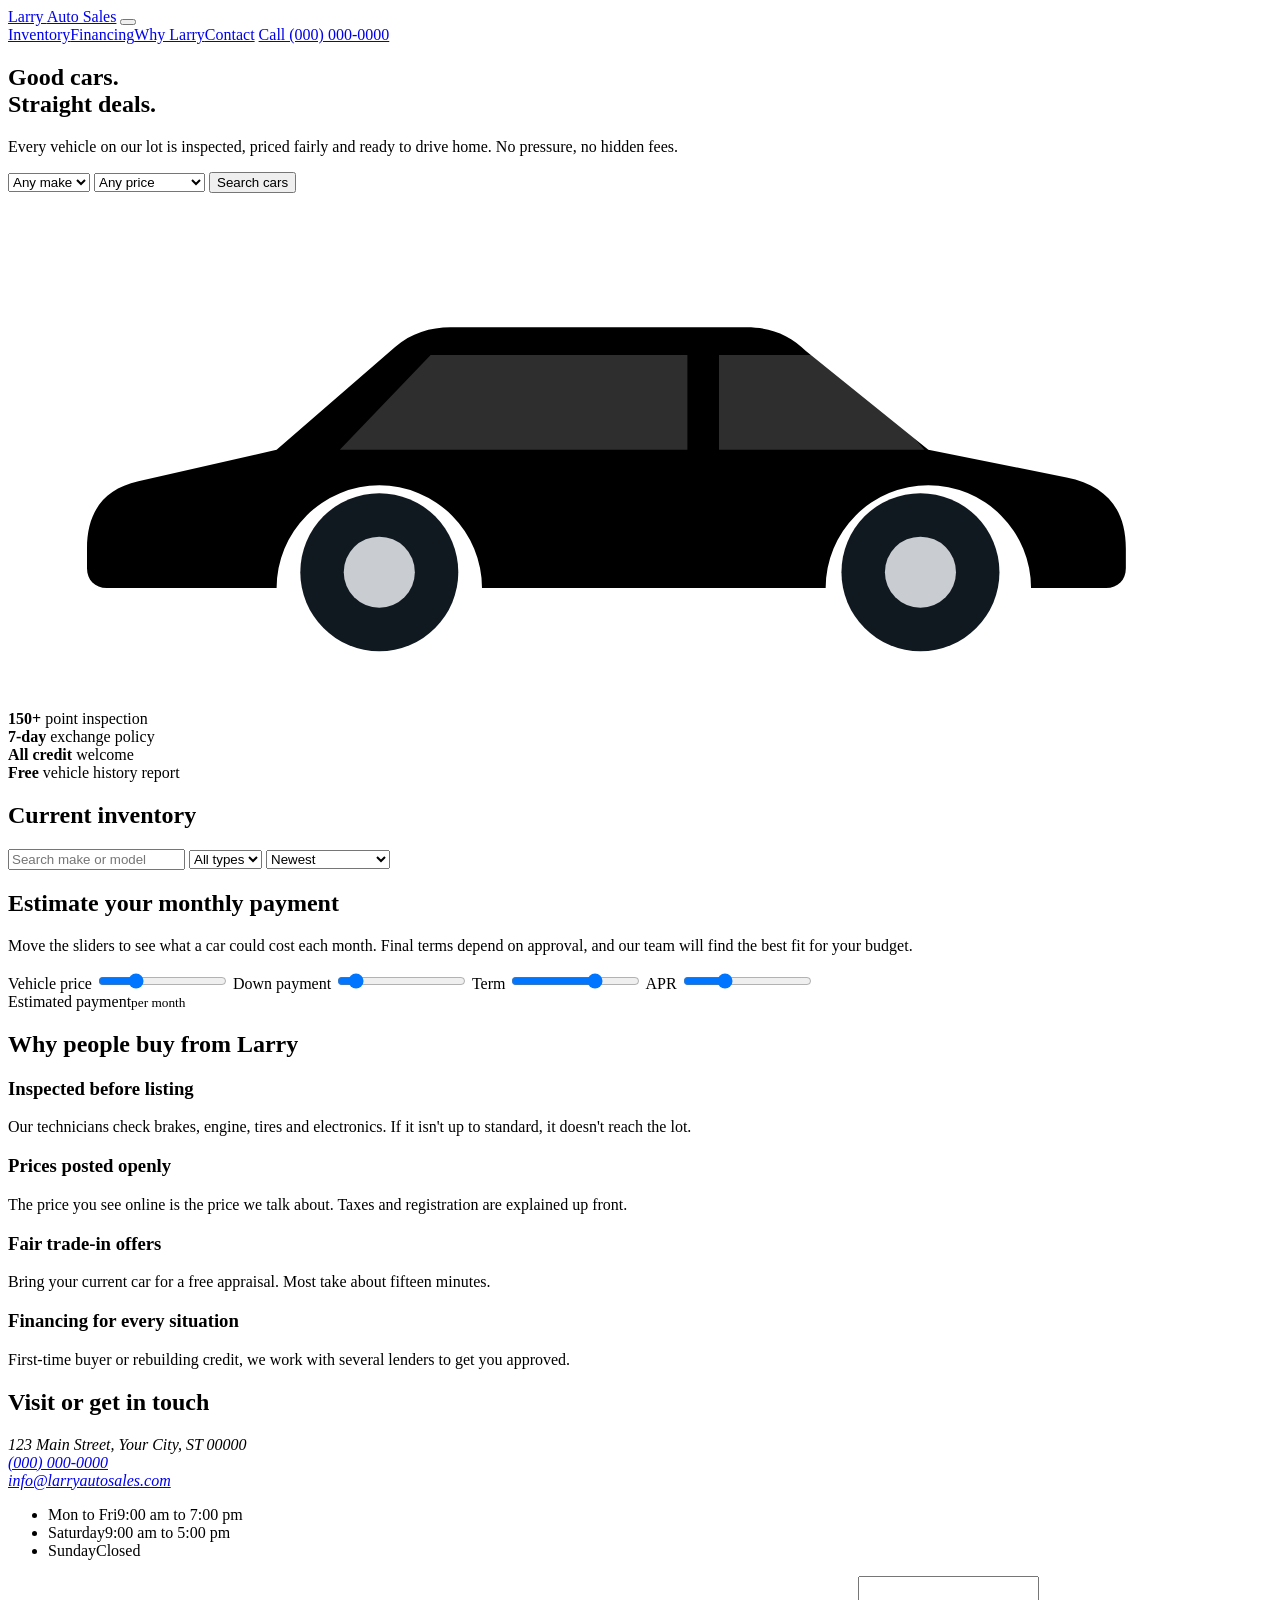
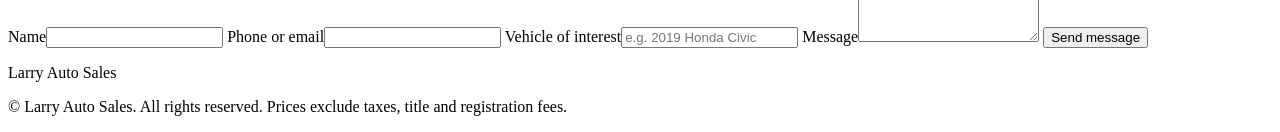
==== index.html @ 76451e04 "first commit" ====
<!DOCTYPE html>
<html lang="en">
<head>
<meta charset="UTF-8">
<meta name="viewport" content="width=device-width, initial-scale=1">
<title>Larry Auto Sales | Quality Used Cars, Honest Prices</title>
<meta name="description" content="Larry Auto Sales: inspected pre-owned cars, trucks and SUVs with simple financing and trade-ins.">
<link rel="preconnect" href="https://fonts.googleapis.com">
<link rel="preconnect" href="https://fonts.gstatic.com" crossorigin>
<link href="https://fonts.googleapis.com/css2?family=Barlow+Condensed:wght@600;700&family=Inter:wght@400;500;600&display=swap" rel="stylesheet">
<link rel="stylesheet" href="css/style.css">
</head>
<body>
<header class="nav" id="top">
  <a class="logo" href="#top">Larry <span>Auto Sales</span></a>
  <button class="burger" aria-label="Menu" aria-expanded="false"><i></i><i></i><i></i></button>
  <nav id="menu">
    <a href="#inventory">Inventory</a><a href="#finance">Financing</a><a href="#why">Why Larry</a><a href="#contact">Contact</a>
    <a class="btn btn-sm" href="tel:+10000000000">Call (000) 000-0000</a>
  </nav>
</header>

<section class="hero">
  <div class="hero-text">
    <h1>Good cars.<br>Straight deals.</h1>
    <p>Every vehicle on our lot is inspected, priced fairly and ready to drive home. No pressure, no hidden fees.</p>
    <form class="quick" id="quick">
      <select id="qMake" aria-label="Make"><option value="">Any make</option></select>
      <select id="qPrice" aria-label="Max price">
        <option value="">Any price</option><option value="10000">Under $10,000</option><option value="20000">Under $20,000</option><option value="30000">Under $30,000</option>
      </select>
      <button class="btn" type="submit">Search cars</button>
    </form>
  </div>
  <div class="hero-art" aria-hidden="true">
    <svg viewBox="0 0 640 260"><use href="#car"/></svg>
  </div>
</section>

<section class="strip">
  <div><b>150+</b> point inspection</div><div><b>7-day</b> exchange policy</div><div><b>All credit</b> welcome</div><div><b>Free</b> vehicle history report</div>
</section>

<section class="sec" id="inventory">
  <div class="head">
    <h2>Current inventory</h2>
    <div class="tools">
      <input id="search" type="search" placeholder="Search make or model" aria-label="Search">
      <select id="type" aria-label="Body type"><option value="">All types</option><option>Sedan</option><option>SUV</option><option>Truck</option><option>Coupe</option></select>
      <select id="sort" aria-label="Sort"><option value="new">Newest</option><option value="low">Price: low to high</option><option value="high">Price: high to low</option><option value="miles">Lowest mileage</option></select>
    </div>
  </div>
  <p class="count" id="count" aria-live="polite"></p>
  <div class="grid" id="grid"></div>
</section>

<section class="sec alt" id="finance">
  <div class="split">
    <div>
      <h2>Estimate your monthly payment</h2>
      <p>Move the sliders to see what a car could cost each month. Final terms depend on approval, and our team will find the best fit for your budget.</p>
    </div>
    <div class="calc">
      <label>Vehicle price <output id="oP"></output><input id="cP" type="range" min="3000" max="60000" step="500" value="18000"></label>
      <label>Down payment <output id="oD"></output><input id="cD" type="range" min="0" max="20000" step="250" value="2000"></label>
      <label>Term <output id="oT"></output><input id="cT" type="range" min="12" max="84" step="12" value="60"></label>
      <label>APR <output id="oA"></output><input id="cA" type="range" min="2" max="20" step="0.5" value="7.5"></label>
      <div class="result"><span>Estimated payment</span><strong id="pay"></strong><small>per month</small></div>
    </div>
  </div>
</section>

<section class="sec" id="why">
  <h2>Why people buy from Larry</h2>
  <div class="cards">
    <article><h3>Inspected before listing</h3><p>Our technicians check brakes, engine, tires and electronics. If it isn't up to standard, it doesn't reach the lot.</p></article>
    <article><h3>Prices posted openly</h3><p>The price you see online is the price we talk about. Taxes and registration are explained up front.</p></article>
    <article><h3>Fair trade-in offers</h3><p>Bring your current car for a free appraisal. Most take about fifteen minutes.</p></article>
    <article><h3>Financing for every situation</h3><p>First-time buyer or rebuilding credit, we work with several lenders to get you approved.</p></article>
  </div>
</section>

<section class="sec alt" id="contact">
  <div class="split">
    <div>
      <h2>Visit or get in touch</h2>
      <address>
        123 Main Street, Your City, ST 00000<br>
        <a href="tel:+10000000000">(000) 000-0000</a><br>
        <a href="mailto:info@larryautosales.com">info@larryautosales.com</a>
      </address>
      <ul class="hours"><li><span>Mon to Fri</span>9:00 am to 7:00 pm</li><li><span>Saturday</span>9:00 am to 5:00 pm</li><li><span>Sunday</span>Closed</li></ul>
    </div>
    <form class="form" id="form" novalidate>
      <label>Name<input name="name" required autocomplete="name"></label>
      <label>Phone or email<input name="contact" required></label>
      <label>Vehicle of interest<input name="car" id="fCar" placeholder="e.g. 2019 Honda Civic"></label>
      <label>Message<textarea name="msg" rows="4"></textarea></label>
      <button class="btn" type="submit">Send message</button>
      <p class="note" id="note" role="status"></p>
    </form>
  </div>
</section>

<footer>
  <div class="logo">Larry <span>Auto Sales</span></div>
  <p>&copy; <span id="yr"></span> Larry Auto Sales. All rights reserved. Prices exclude taxes, title and registration fees.</p>
</footer>

<svg width="0" height="0" style="position:absolute">
  <symbol id="car" viewBox="0 0 640 260">
    <path d="M40 180c0-18 8-30 26-34l70-16 60-52c8-7 18-10 28-10h150c12 0 22 4 30 12l62 50 70 14c20 4 30 16 30 36v10c0 6-4 10-10 10h-38a52 52 0 0 0-104 0H240a52 52 0 0 0-104 0H50c-6 0-10-4-10-10z" fill="currentColor"/>
    <path d="M214 82h130v48H168zM360 82h54c6 0 10 2 14 6l36 42H360z" fill="#fff" opacity=".18"/>
    <g fill="#101820"><circle cx="188" cy="192" r="40"/><circle cx="462" cy="192" r="40"/></g>
    <g fill="#c9ccd1"><circle cx="188" cy="192" r="18"/><circle cx="462" cy="192" r="18"/></g>
  </symbol>
</svg>
<script src="js/main.js"></script>
</body>
</html>
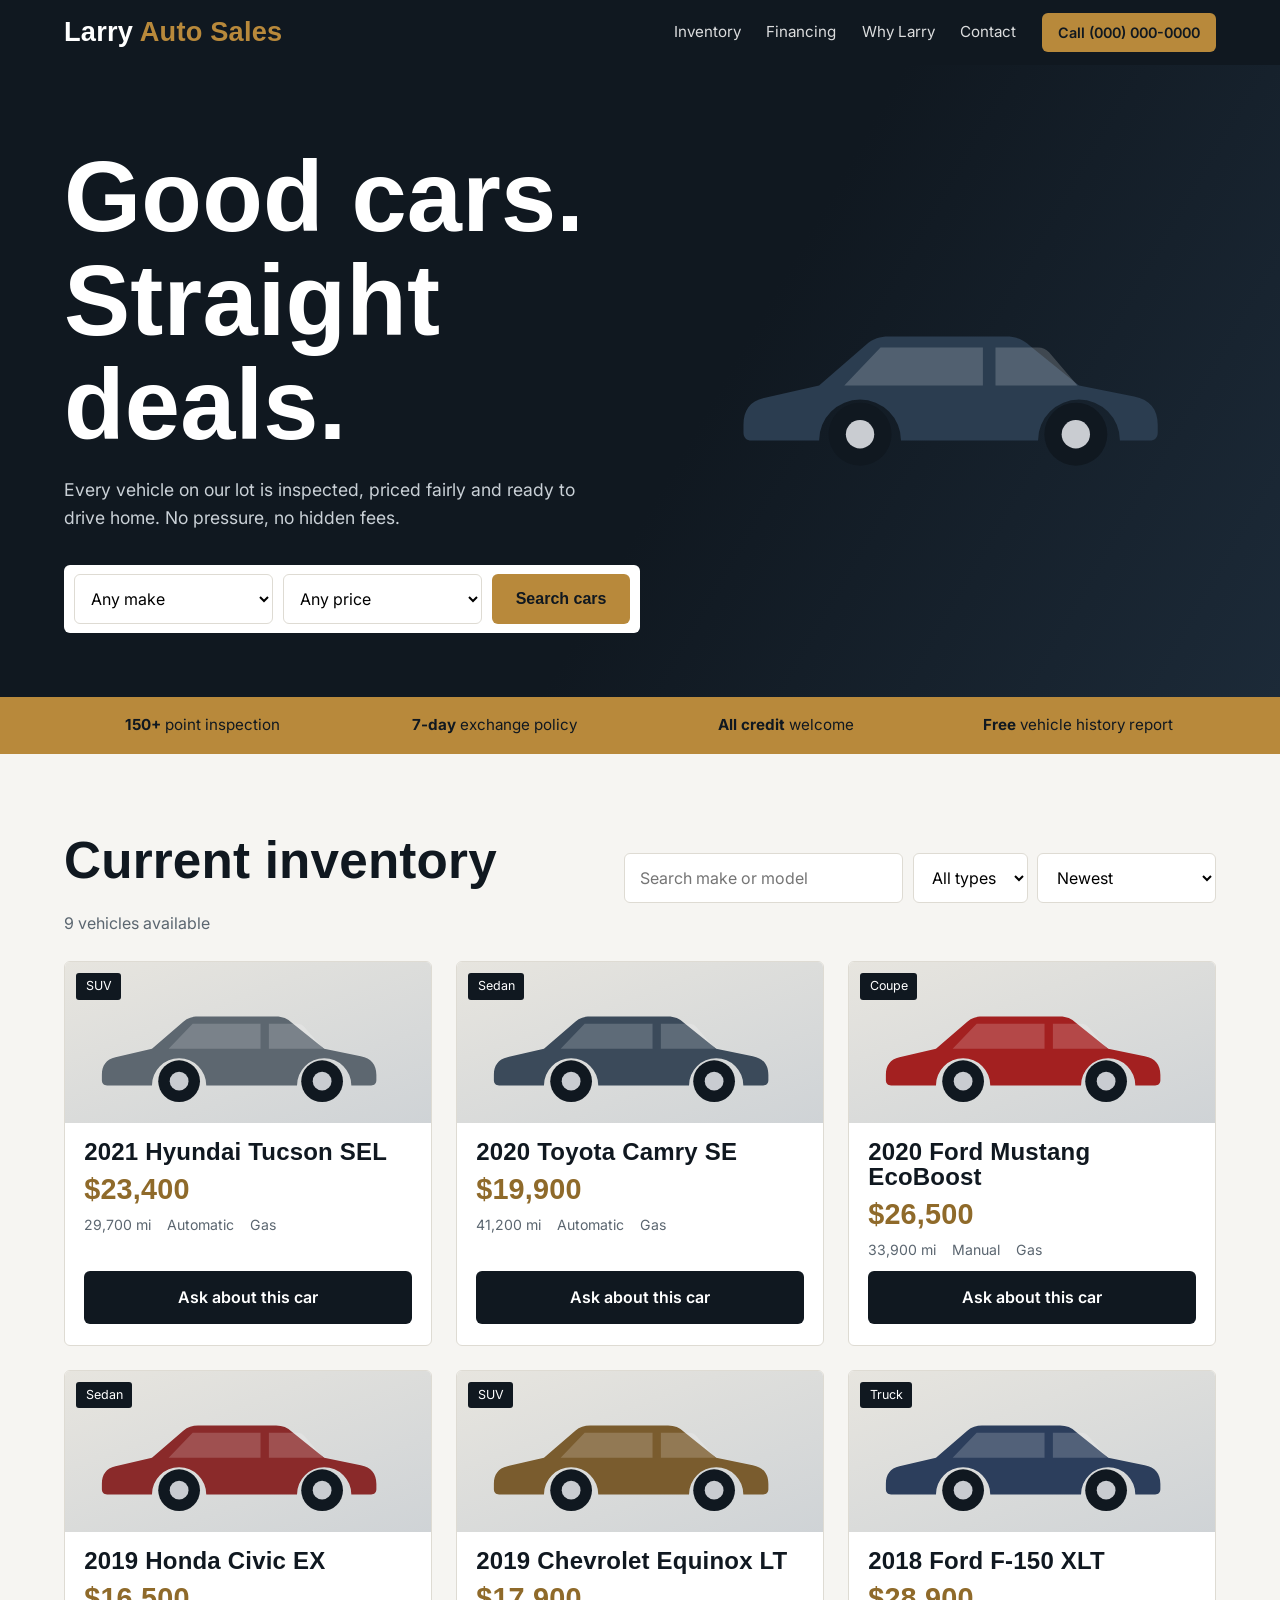
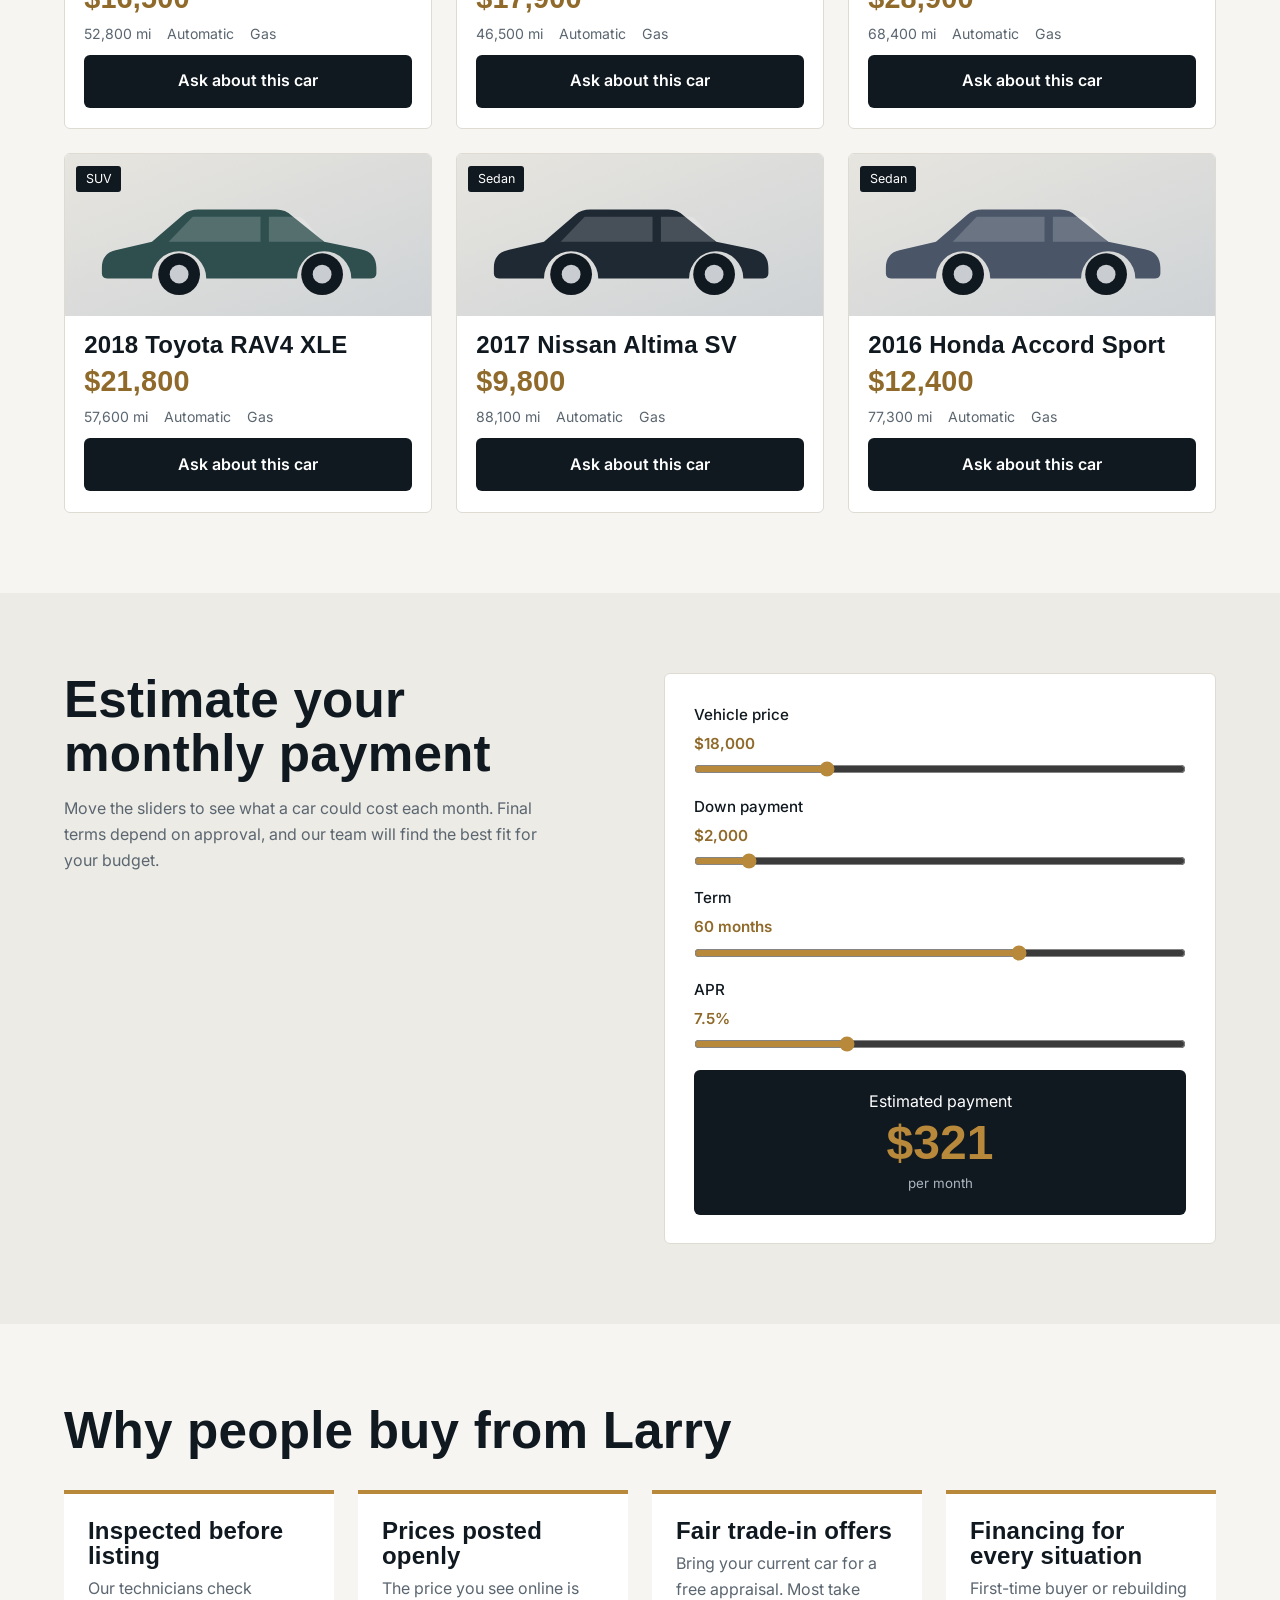
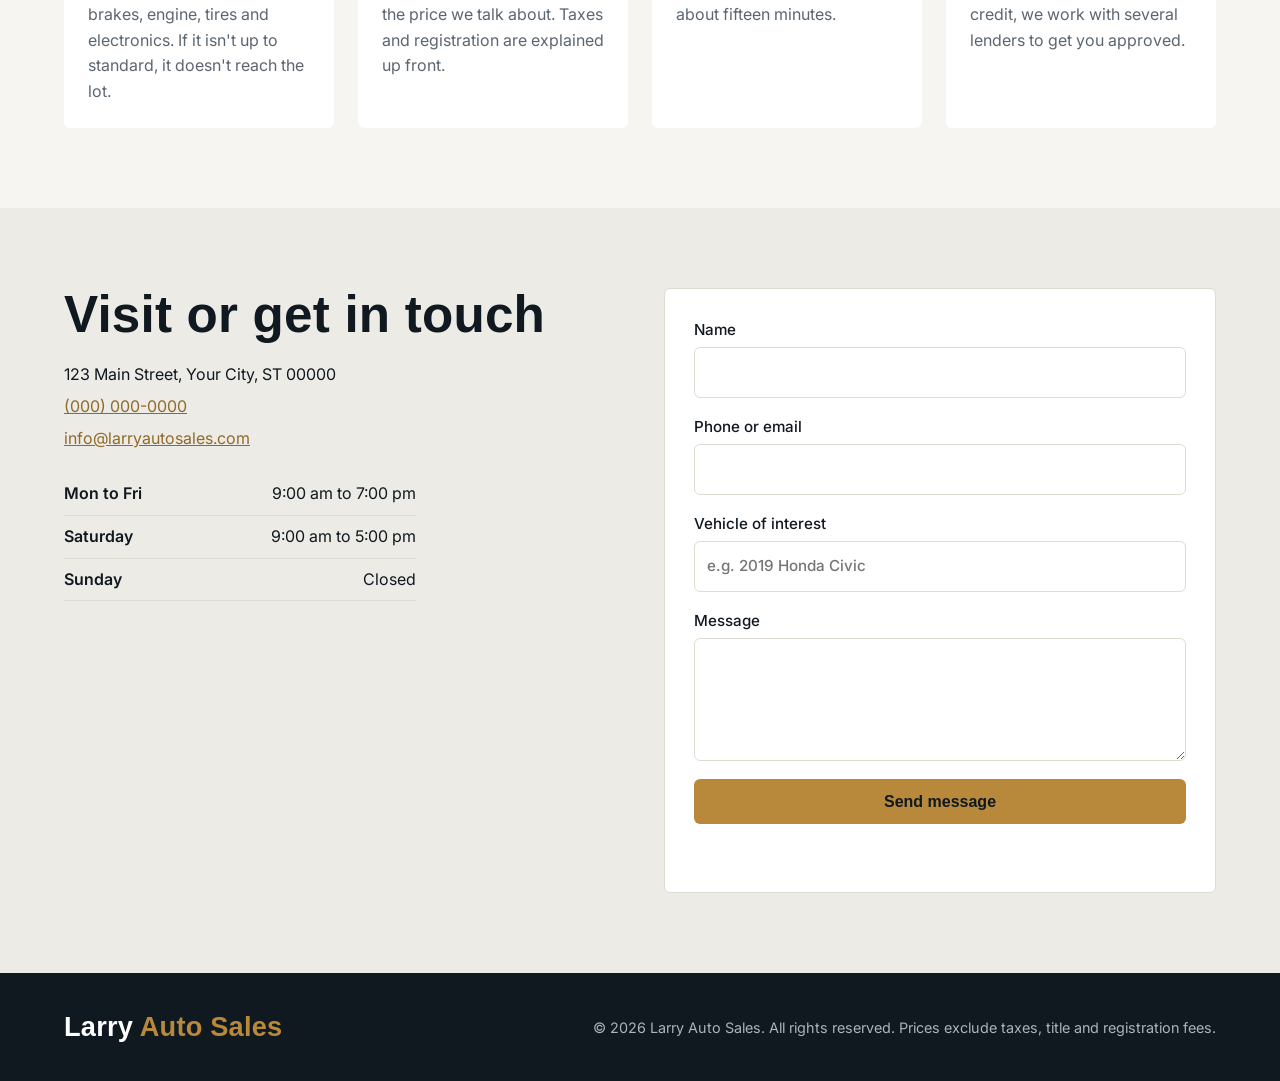
==== commit 0fd3d7fb: "first commit" ====
--- a/index.html
+++ b/index.html
@@ -8,7 +8,7 @@
 <link rel="preconnect" href="https://fonts.googleapis.com">
 <link rel="preconnect" href="https://fonts.gstatic.com" crossorigin>
 <link href="https://fonts.googleapis.com/css2?family=Barlow+Condensed:wght@600;700&family=Inter:wght@400;500;600&display=swap" rel="stylesheet">
-<link rel="stylesheet" href="css/style.css">
+<link rel="stylesheet" href="style.css">
 </head>
 <body>
 <header class="nav" id="top">
@@ -115,6 +115,6 @@
     <g fill="#c9ccd1"><circle cx="188" cy="192" r="18"/><circle cx="462" cy="192" r="18"/></g>
   </symbol>
 </svg>
-<script src="js/main.js"></script>
+<script src="main.js"></script>
 </body>
 </html>
--- a/style.css
+++ b/style.css
@@ -0,0 +1,58 @@
+:root{--ink:#101820;--ink2:#1c2a38;--paper:#f6f5f2;--card:#fff;--line:#dedbd3;--brass:#b8893b;--brass-d:#8f6a2a;--muted:#5b6670;--r:6px}
+*{box-sizing:border-box;margin:0}
+html{scroll-behavior:smooth;scroll-padding-top:72px}
+body{font:16px/1.6 Inter,system-ui,sans-serif;color:var(--ink);background:var(--paper)}
+h1,h2,h3,.logo,.price{font-family:'Barlow Condensed',Impact,sans-serif;line-height:1.05;letter-spacing:.2px}
+a{color:inherit}
+:focus-visible{outline:3px solid var(--brass);outline-offset:2px}
+.btn{display:inline-block;background:var(--brass);color:#101820;font-weight:600;padding:.85rem 1.5rem;border:0;border-radius:var(--r);cursor:pointer;text-decoration:none;font-size:1rem;transition:background .2s}
+.btn:hover{background:#cfa04f}.btn-sm{padding:.5rem 1rem;font-size:.9rem}
+.nav{position:sticky;top:0;z-index:20;display:flex;align-items:center;justify-content:space-between;padding:.8rem 5vw;background:var(--ink);color:#fff}
+.logo{font-size:1.7rem;font-weight:700;text-decoration:none}.logo span{color:var(--brass)}
+.nav nav{display:flex;gap:1.6rem;align-items:center}.nav nav a:not(.btn){text-decoration:none;font-size:.95rem;opacity:.85}.nav nav a:not(.btn):hover{opacity:1;color:var(--brass)}
+.burger{display:none;background:none;border:0;cursor:pointer;padding:.4rem}.burger i{display:block;width:24px;height:2px;background:#fff;margin:5px 0}
+.hero{display:grid;grid-template-columns:1.1fr .9fr;align-items:center;gap:2rem;padding:5rem 5vw 4rem;background:linear-gradient(120deg,var(--ink) 55%,var(--ink2));color:#fff;overflow:hidden}
+.hero h1{font-size:clamp(3.2rem,8vw,6.2rem);font-weight:700}
+.hero p{max-width:34rem;margin:1.2rem 0 2rem;color:#c9d0d6;font-size:1.1rem}
+.hero-art{color:#2b3d50}.hero-art svg{width:100%;height:auto}
+.quick{display:flex;gap:.6rem;flex-wrap:wrap;background:#fff;padding:.6rem;border-radius:var(--r);max-width:36rem}
+.quick select{flex:1 1 140px;padding:.8rem;border:1px solid var(--line);border-radius:var(--r);font:inherit;background:#fff}
+.strip{display:grid;grid-template-columns:repeat(4,1fr);background:var(--brass);color:#101820;text-align:center;padding:1rem 5vw;gap:1rem;font-size:.95rem}
+.sec{padding:5rem 5vw}.alt{background:#ecebe6}
+.sec>h2,.head h2,.split h2{font-size:clamp(2.2rem,4vw,3.2rem);margin-bottom:1rem}
+.head{display:flex;justify-content:space-between;align-items:end;flex-wrap:wrap;gap:1rem}
+.tools{display:flex;gap:.6rem;flex-wrap:wrap}
+.tools input,.tools select{padding:.7rem .9rem;border:1px solid var(--line);border-radius:var(--r);font:inherit;background:#fff}
+.count{color:var(--muted);margin:.5rem 0 1.5rem}
+.grid{display:grid;grid-template-columns:repeat(auto-fill,minmax(285px,1fr));gap:1.5rem}
+.car{background:var(--card);border:1px solid var(--line);border-radius:var(--r);overflow:hidden;display:flex;flex-direction:column;transition:transform .2s,box-shadow .2s}
+.car:hover{transform:translateY(-3px);box-shadow:0 10px 24px rgba(16,24,32,.12)}
+.pic{position:relative;background:linear-gradient(160deg,#e7e5df,#cfd3d6);padding:1.2rem 1rem 0.4rem}
+.pic svg{width:100%;height:auto;display:block}.pic img{position:absolute;inset:0;width:100%;height:100%;object-fit:cover}.tag{z-index:1}.tag{position:absolute;top:.7rem;left:.7rem;background:var(--ink);color:#fff;font-size:.78rem;padding:.2rem .6rem;border-radius:3px}
+.info{padding:1rem 1.2rem 1.3rem;display:flex;flex-direction:column;gap:.6rem;flex:1}
+.info h3{font-size:1.5rem}.price{font-size:1.8rem;color:var(--brass-d);font-weight:700}
+.specs{display:flex;flex-wrap:wrap;gap:.4rem 1rem;color:var(--muted);font-size:.88rem;list-style:none;padding:0}
+.info .btn{margin-top:auto;text-align:center;background:var(--ink);color:#fff}.info .btn:hover{background:var(--ink2)}
+.split{display:grid;grid-template-columns:1fr 1fr;gap:3rem;align-items:start}
+.split p{color:var(--muted);max-width:30rem}
+.calc,.form{background:#fff;border:1px solid var(--line);border-radius:var(--r);padding:1.8rem;display:grid;gap:1.1rem}
+.calc label,.form label{display:grid;gap:.3rem;font-weight:500;font-size:.95rem}
+.calc output{float:right;color:var(--brass-d);font-weight:600}
+.calc input[type=range]{width:100%;accent-color:var(--brass)}
+.result{background:var(--ink);color:#fff;border-radius:var(--r);padding:1.2rem;text-align:center}
+.result strong{display:block;font:700 3rem 'Barlow Condensed',sans-serif;color:var(--brass)}.result small{color:#aab4bc}
+.cards{display:grid;grid-template-columns:repeat(auto-fit,minmax(240px,1fr));gap:1.5rem;margin-top:2rem}
+.cards article{border-top:4px solid var(--brass);background:#fff;padding:1.5rem;border-radius:0 0 var(--r) var(--r)}
+.cards h3{font-size:1.5rem;margin-bottom:.5rem}.cards p{color:var(--muted)}
+address{font-style:normal;line-height:2;margin-bottom:1.2rem}address a{color:var(--brass-d)}
+.hours{list-style:none;padding:0;max-width:22rem}.hours li{display:flex;justify-content:space-between;padding:.5rem 0;border-bottom:1px solid var(--line)}.hours span{font-weight:600}
+.form input,.form textarea{padding:.75rem;border:1px solid var(--line);border-radius:var(--r);font:inherit;width:100%}
+.form input.err{border-color:#b3261e}.note{font-size:.95rem;color:#1d6b3a;min-height:1.4em}
+footer{background:var(--ink);color:#aab4bc;padding:2.5rem 5vw;display:flex;justify-content:space-between;gap:1rem;flex-wrap:wrap;align-items:center;font-size:.9rem}
+footer .logo{color:#fff}
+@media(max-width:860px){
+ .hero,.split{grid-template-columns:1fr}.hero-art{order:-1;max-width:420px}.strip{grid-template-columns:1fr 1fr}
+ .burger{display:block}.nav nav{display:none;position:absolute;top:100%;left:0;right:0;background:var(--ink);flex-direction:column;padding:1.2rem 5vw;align-items:flex-start}
+ .nav nav.open{display:flex}
+}
+@media(prefers-reduced-motion:reduce){*{transition:none!important;scroll-behavior:auto!important}}
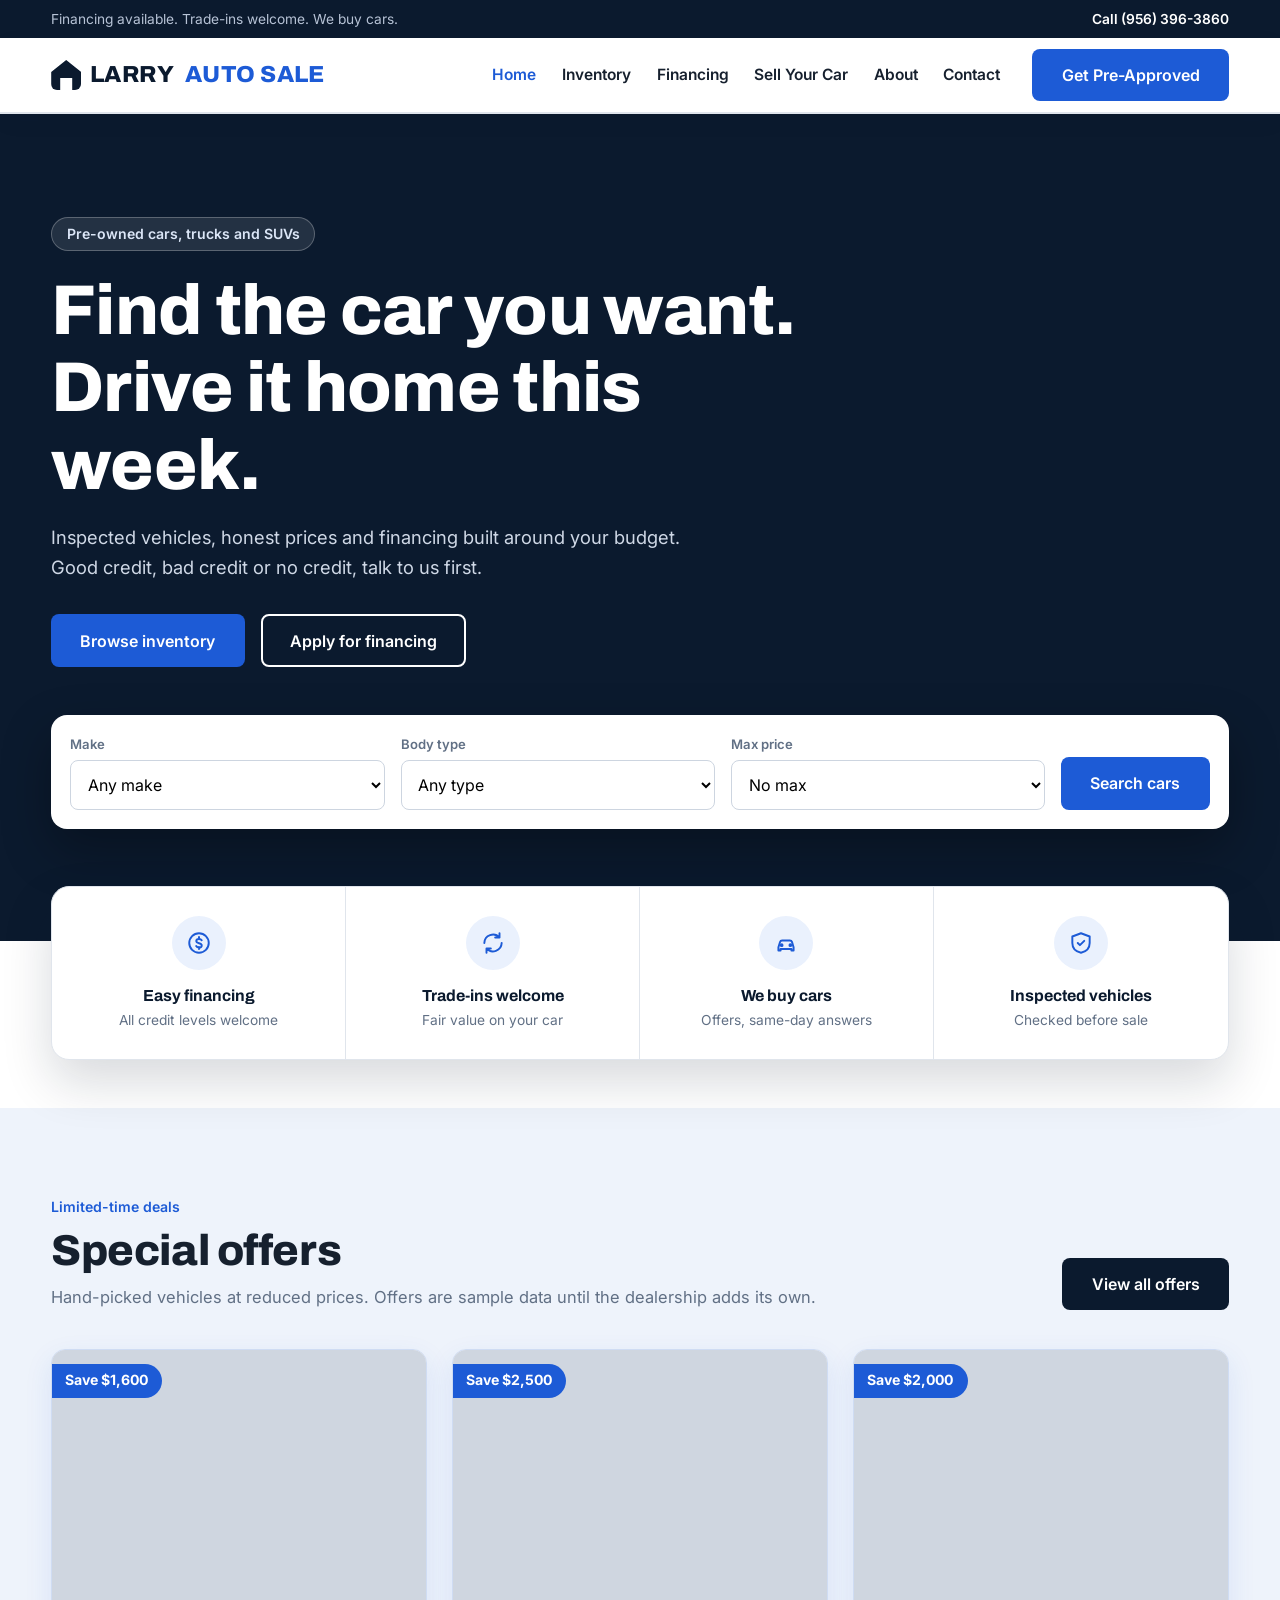
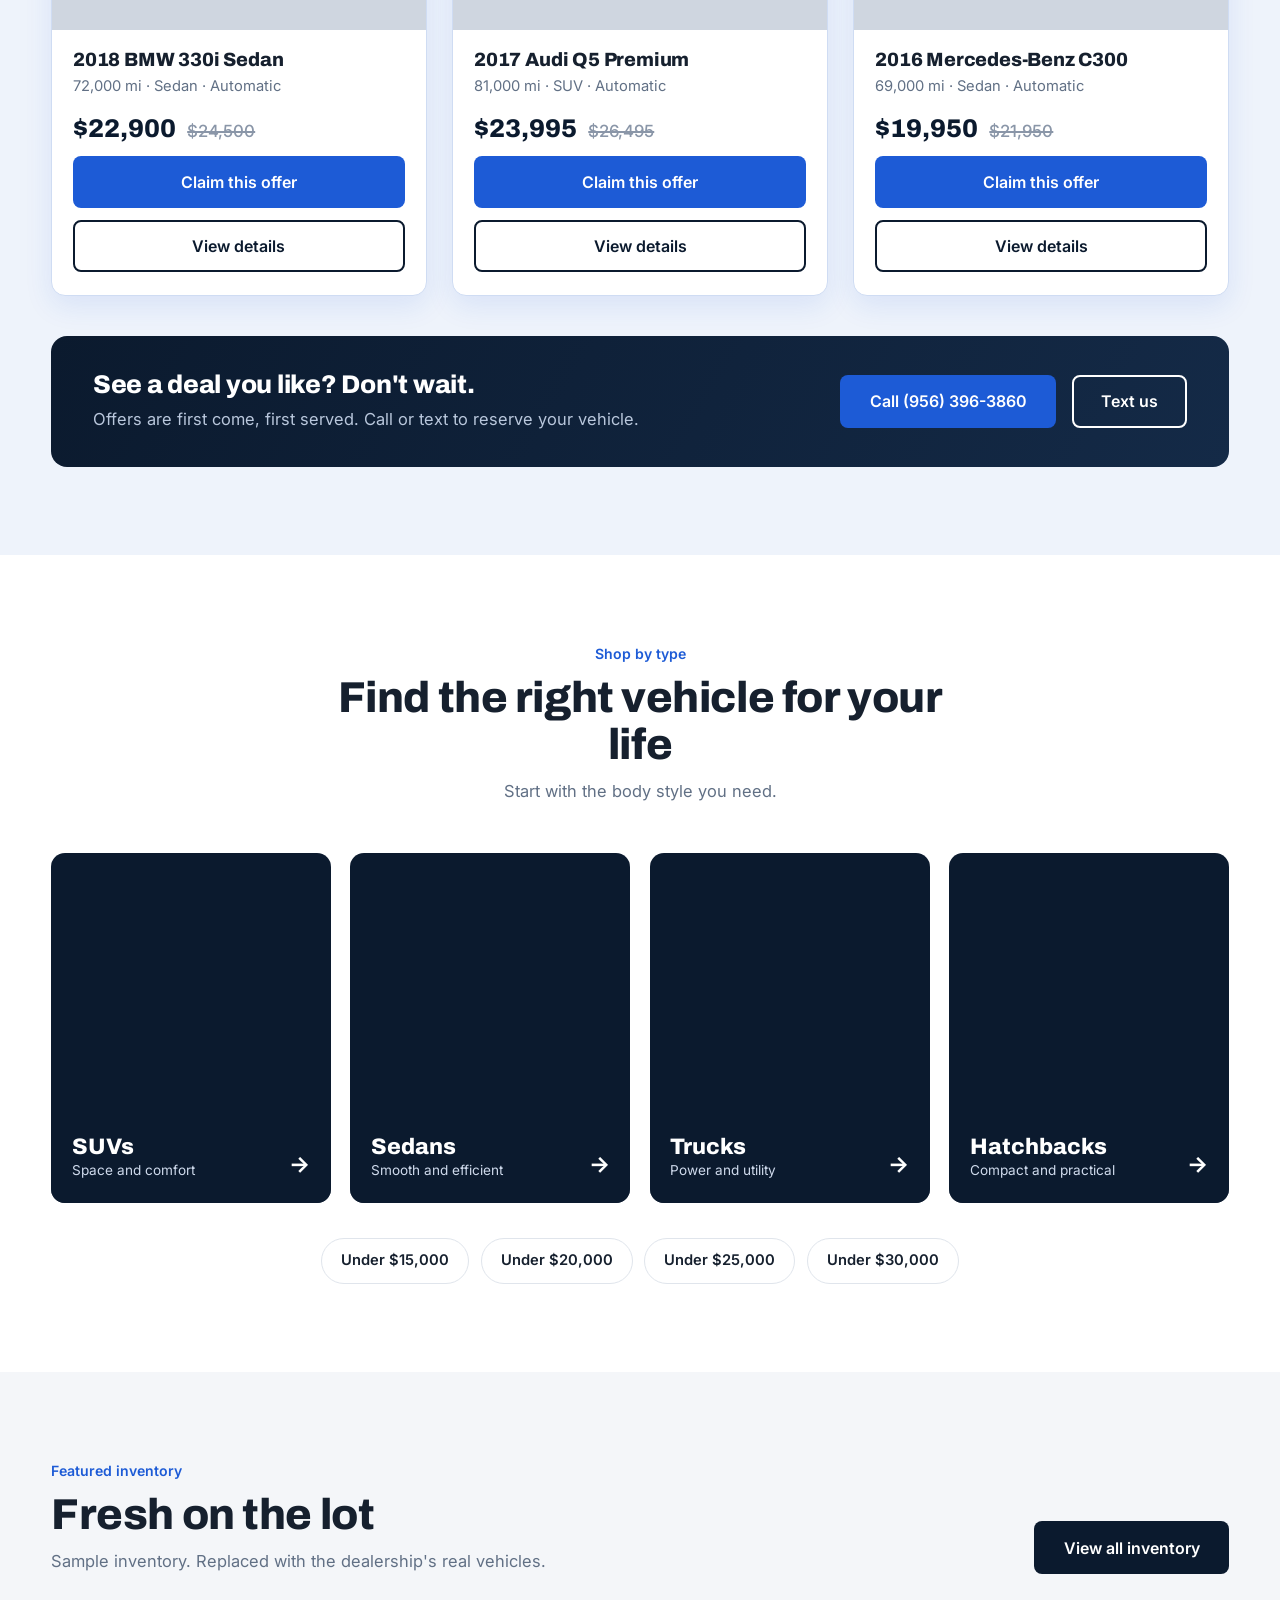
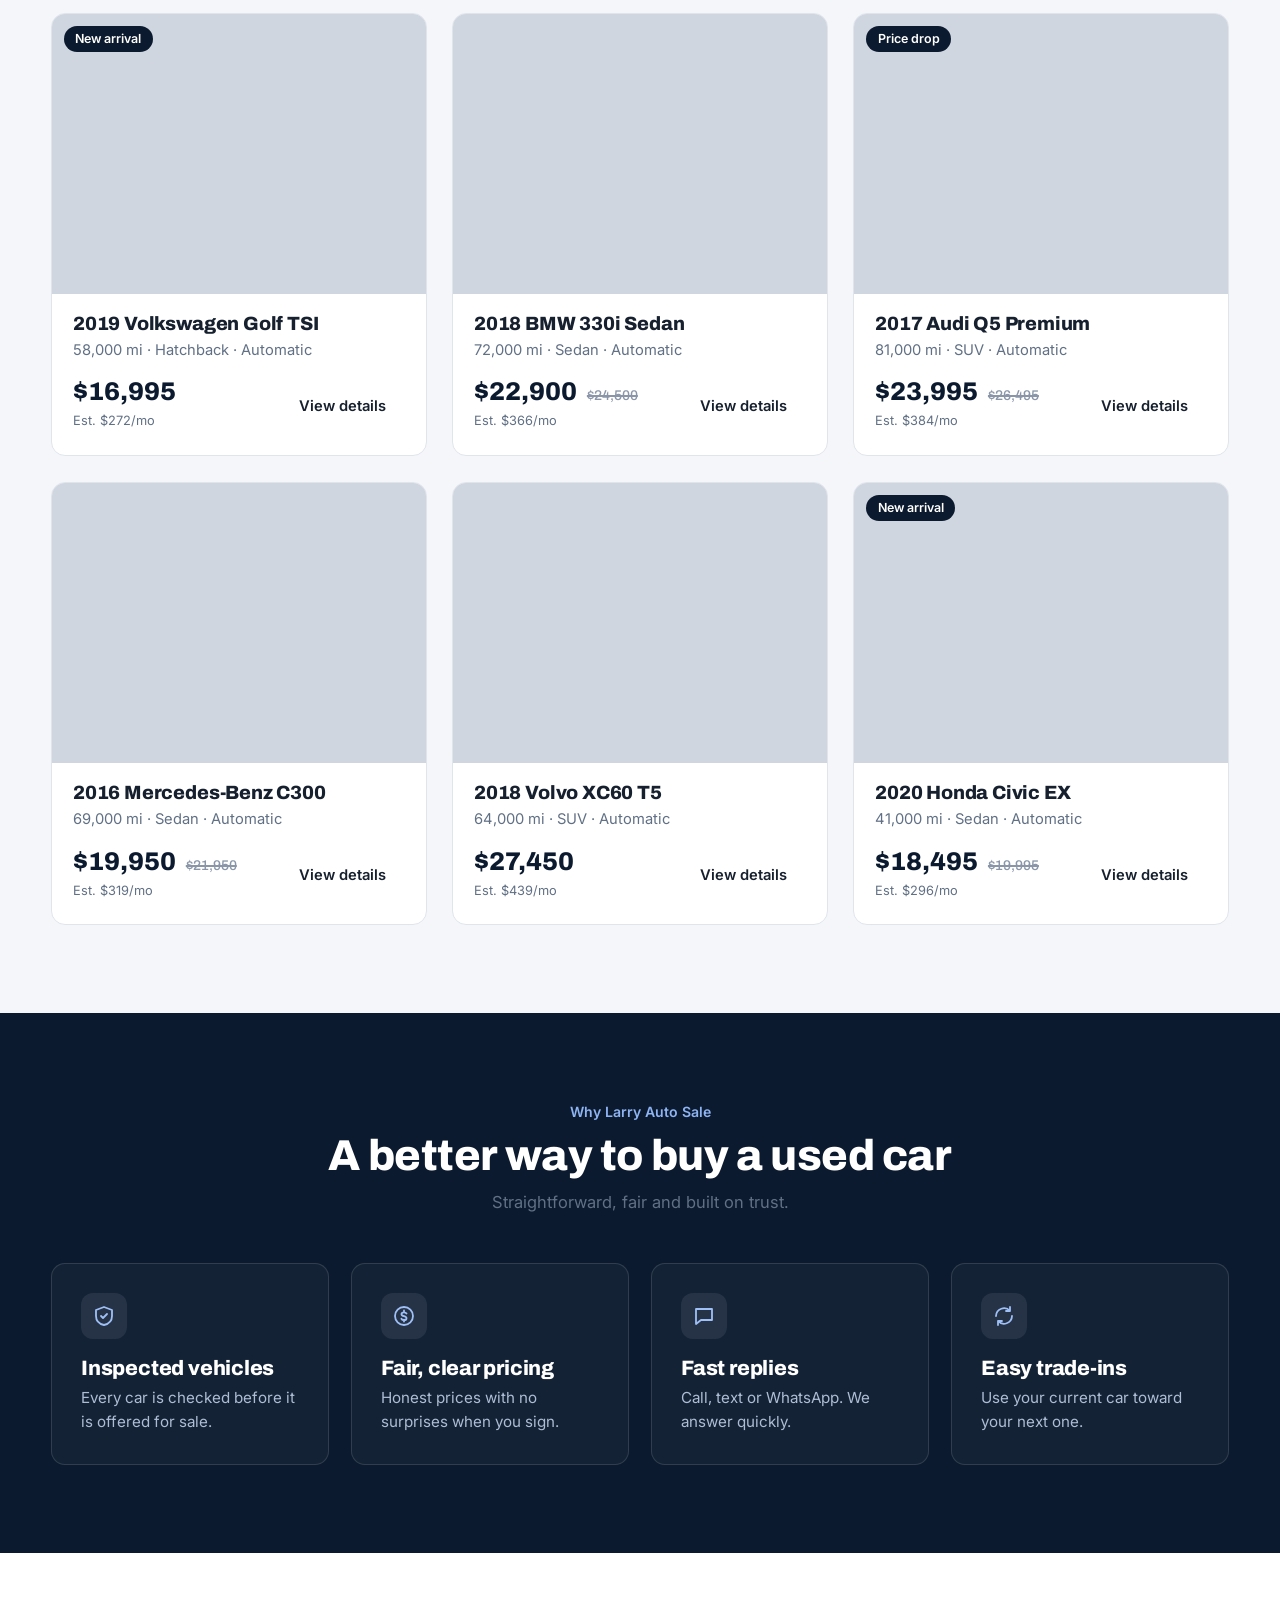
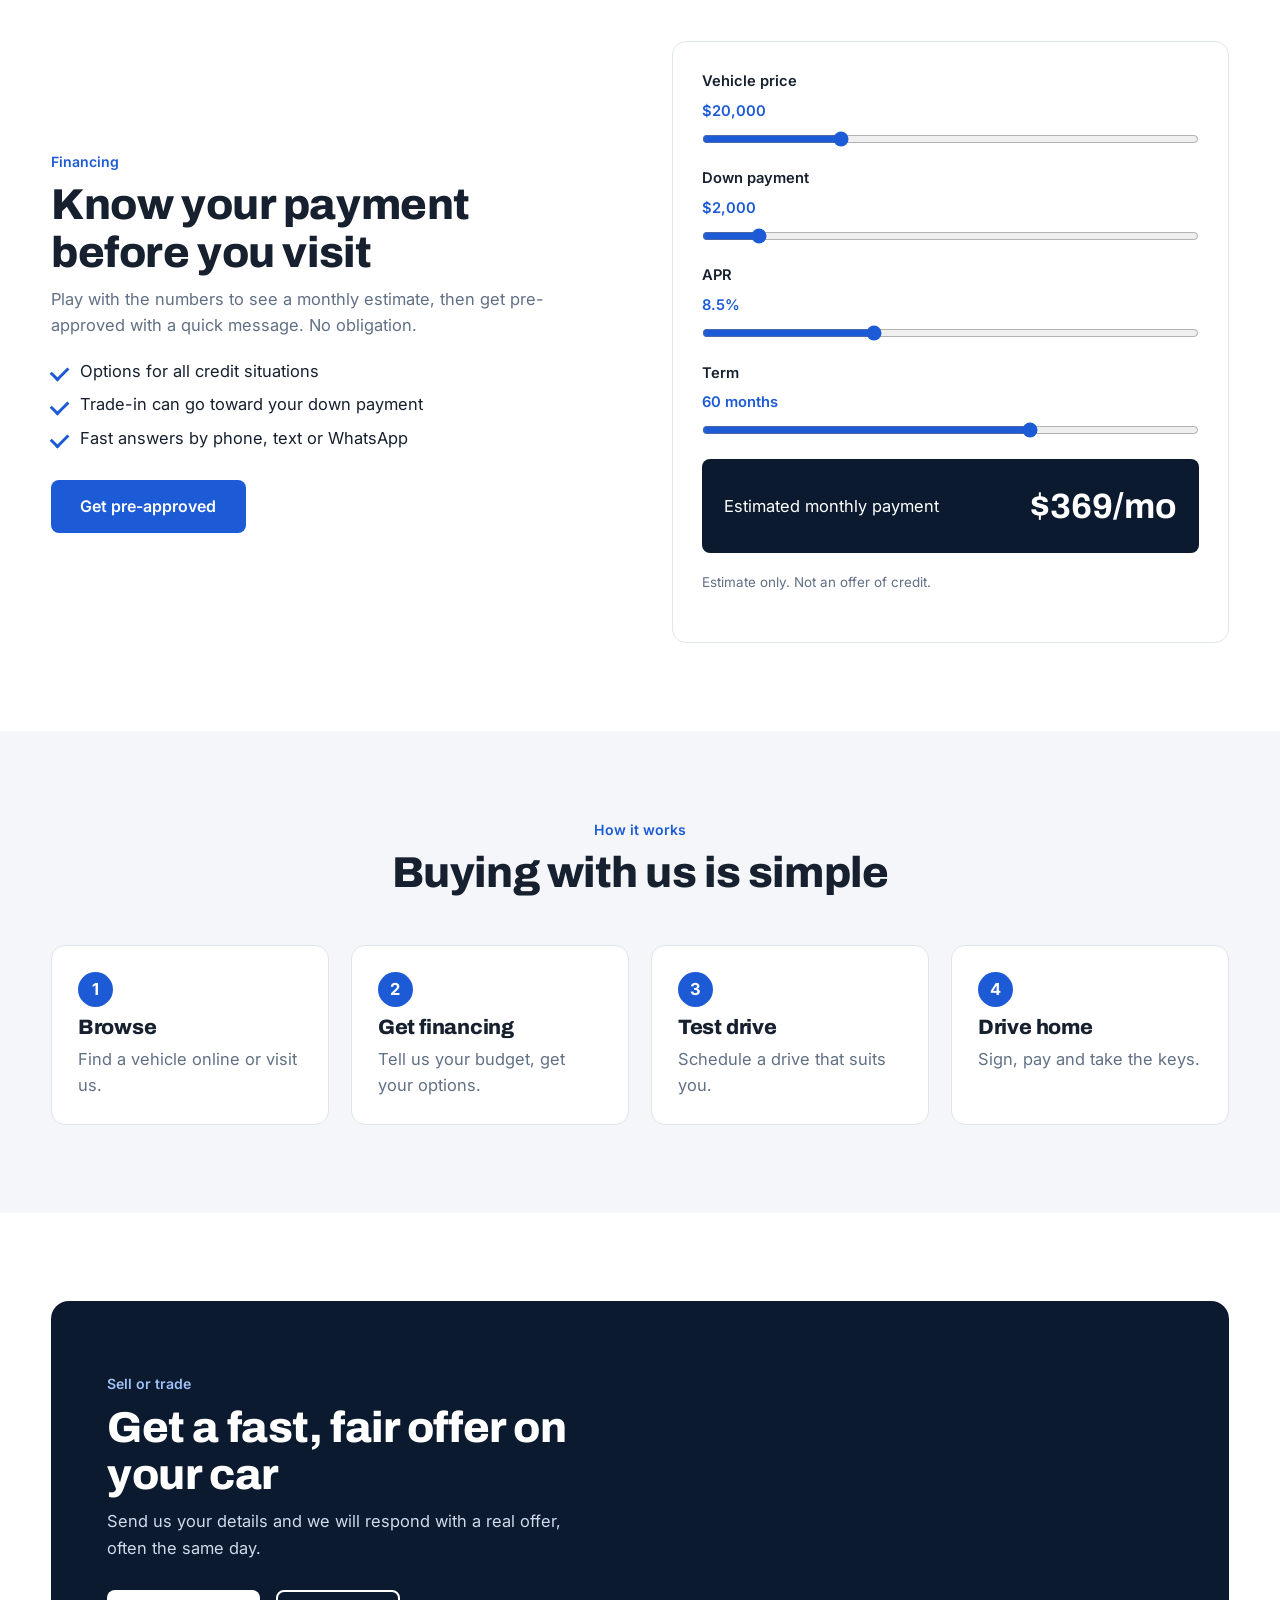
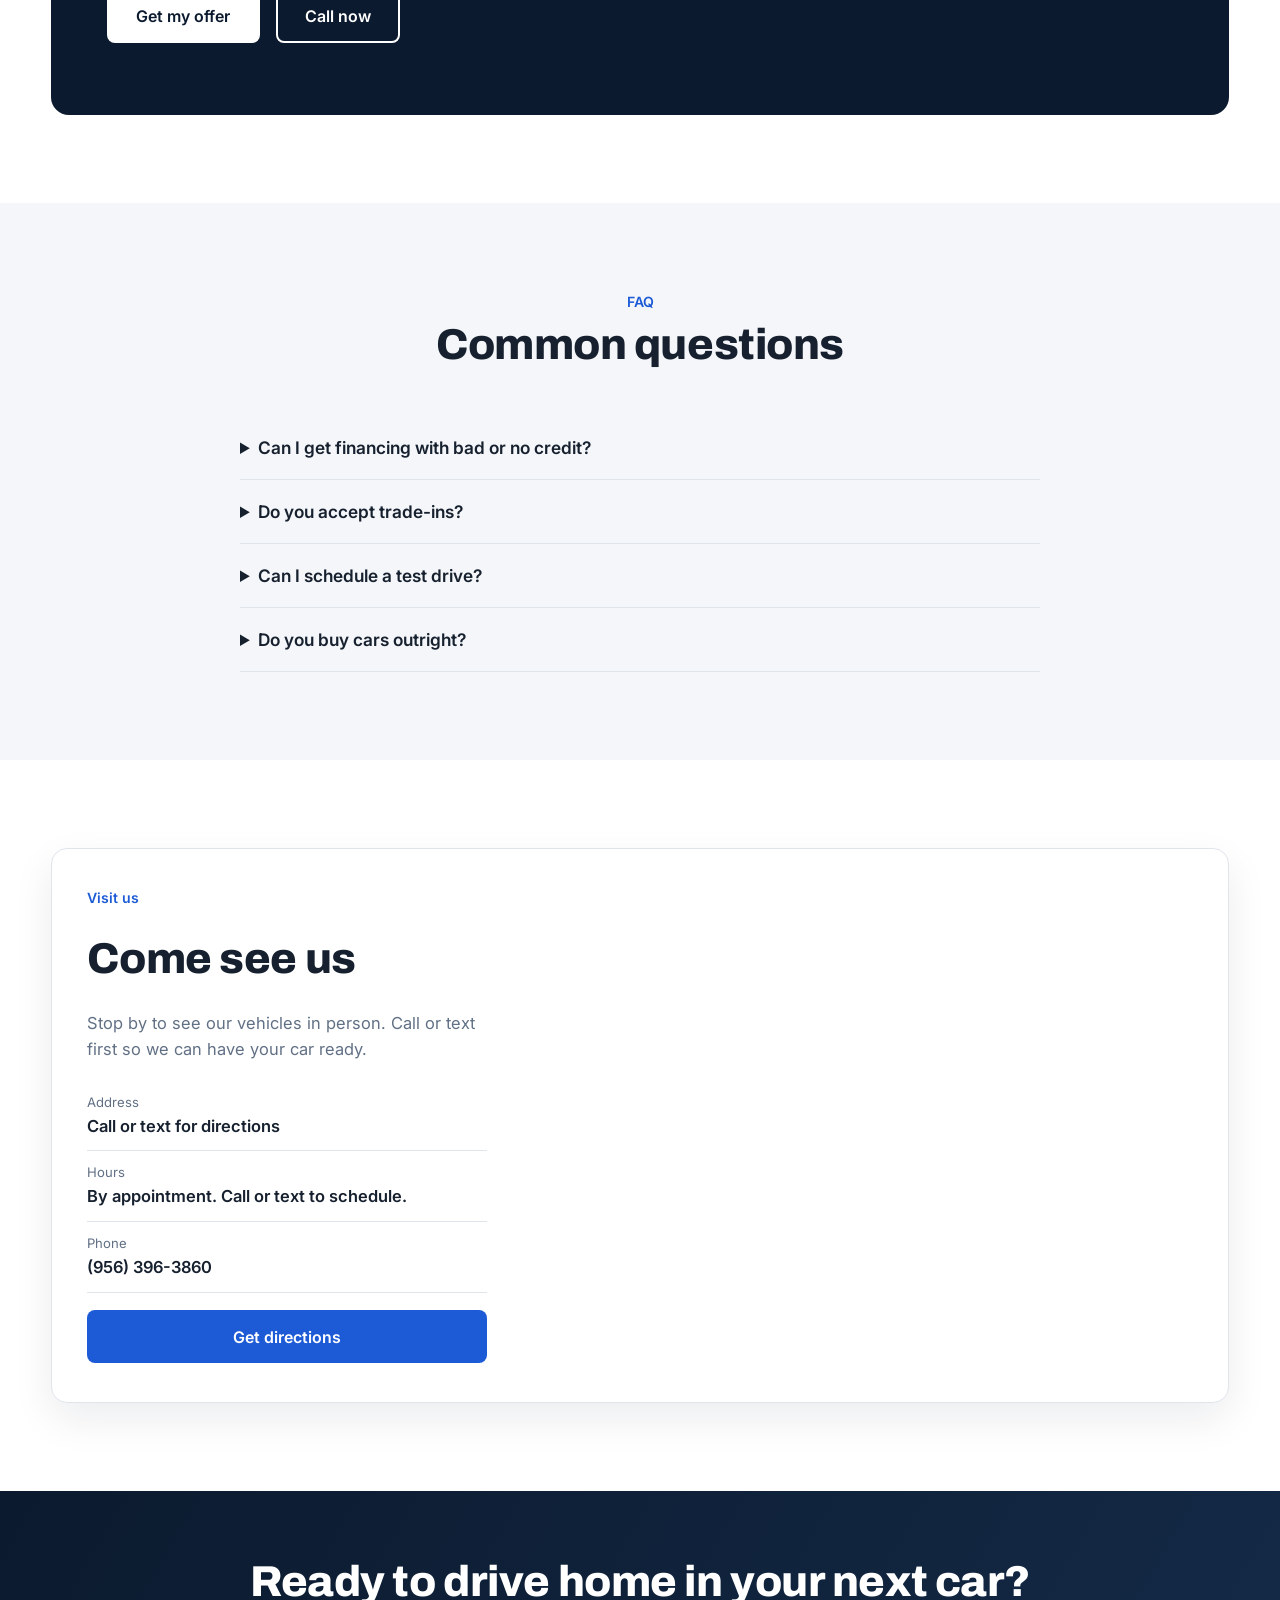
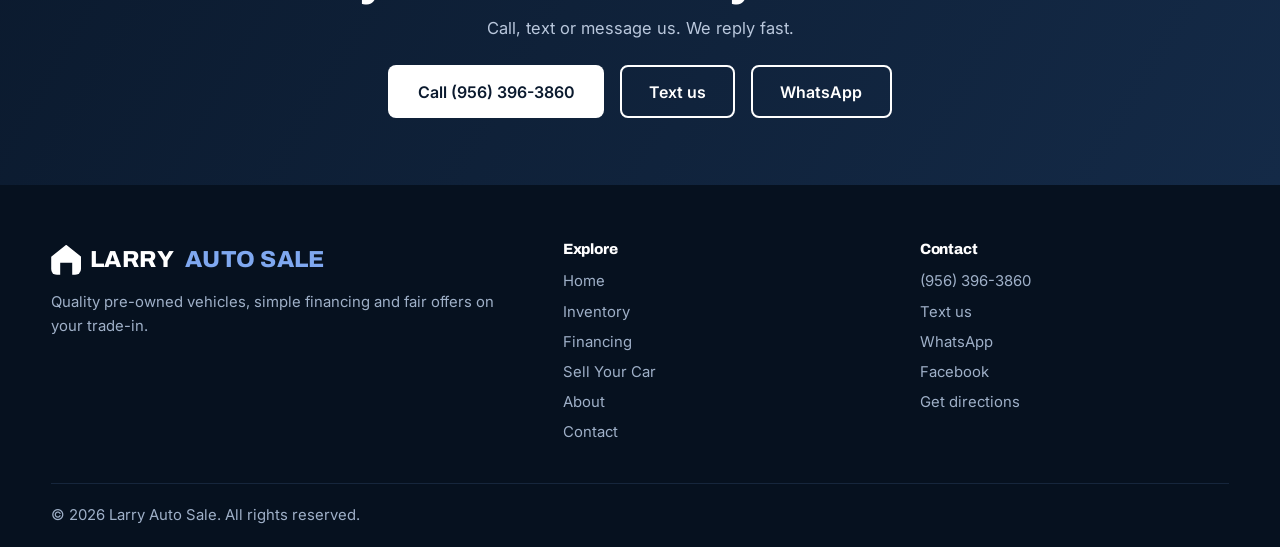
==== commit 58f1b944: "change" ====
--- a/index.html
+++ b/index.html
@@ -1,120 +1,55 @@
 <!DOCTYPE html>
-<html lang="en">
-<head>
-<meta charset="UTF-8">
-<meta name="viewport" content="width=device-width, initial-scale=1">
-<title>Larry Auto Sales | Quality Used Cars, Honest Prices</title>
-<meta name="description" content="Larry Auto Sales: inspected pre-owned cars, trucks and SUVs with simple financing and trade-ins.">
-<link rel="preconnect" href="https://fonts.googleapis.com">
-<link rel="preconnect" href="https://fonts.gstatic.com" crossorigin>
-<link href="https://fonts.googleapis.com/css2?family=Barlow+Condensed:wght@600;700&family=Inter:wght@400;500;600&display=swap" rel="stylesheet">
-<link rel="stylesheet" href="style.css">
-</head>
+<html lang="en"><head><meta charset="UTF-8"><meta name="viewport" content="width=device-width, initial-scale=1">
+<title>Quality Used Cars, Trucks & SUVs | Larry Auto Sale</title><meta name="description" content="Larry Auto Sale: quality pre-owned vehicles, easy financing, trade-ins and cash offers on your car.">
+<link rel="preconnect" href="https://fonts.googleapis.com"><link rel="preconnect" href="https://fonts.gstatic.com" crossorigin>
+<link href="https://fonts.googleapis.com/css2?family=Archivo:wght@600;700;800&family=Inter:wght@400;500;600&display=swap" rel="stylesheet">
+<link rel="stylesheet" href="style.css"></head>
 <body>
-<header class="nav" id="top">
-  <a class="logo" href="#top">Larry <span>Auto Sales</span></a>
-  <button class="burger" aria-label="Menu" aria-expanded="false"><i></i><i></i><i></i></button>
-  <nav id="menu">
-    <a href="#inventory">Inventory</a><a href="#finance">Financing</a><a href="#why">Why Larry</a><a href="#contact">Contact</a>
-    <a class="btn btn-sm" href="tel:+10000000000">Call (000) 000-0000</a>
-  </nav>
-</header>
+<div class="topbar"><div class="wrap"><span>Financing available. Trade-ins welcome. We buy cars.</span><a href="tel:+19563963860">Call (956) 396-3860</a></div></div>
+<header class="header"><div class="wrap nav"><a href="index.html" class="logo"><i></i>LARRY<b>AUTO SALE</b></a>
+<nav id="menu"><a href="index.html" class="act">Home</a><a href="inventory.html">Inventory</a><a href="financing.html">Financing</a><a href="sell-your-car.html">Sell Your Car</a><a href="about.html">About</a><a href="contact.html">Contact</a><a class="mcall" href="tel:+19563963860">Call (956) 396-3860</a></nav>
+<a class="btn btn-pr nav-cta" href="financing.html">Get Pre-Approved</a>
+<button class="burger" id="burger" aria-label="Menu"><span></span><span></span><span></span></button></div></header>
 
-<section class="hero">
-  <div class="hero-text">
-    <h1>Good cars.<br>Straight deals.</h1>
-    <p>Every vehicle on our lot is inspected, priced fairly and ready to drive home. No pressure, no hidden fees.</p>
-    <form class="quick" id="quick">
-      <select id="qMake" aria-label="Make"><option value="">Any make</option></select>
-      <select id="qPrice" aria-label="Max price">
-        <option value="">Any price</option><option value="10000">Under $10,000</option><option value="20000">Under $20,000</option><option value="30000">Under $30,000</option>
-      </select>
-      <button class="btn" type="submit">Search cars</button>
-    </form>
-  </div>
-  <div class="hero-art" aria-hidden="true">
-    <svg viewBox="0 0 640 260"><use href="#car"/></svg>
-  </div>
-</section>
-
-<section class="strip">
-  <div><b>150+</b> point inspection</div><div><b>7-day</b> exchange policy</div><div><b>All credit</b> welcome</div><div><b>Free</b> vehicle history report</div>
-</section>
-
-<section class="sec" id="inventory">
-  <div class="head">
-    <h2>Current inventory</h2>
-    <div class="tools">
-      <input id="search" type="search" placeholder="Search make or model" aria-label="Search">
-      <select id="type" aria-label="Body type"><option value="">All types</option><option>Sedan</option><option>SUV</option><option>Truck</option><option>Coupe</option></select>
-      <select id="sort" aria-label="Sort"><option value="new">Newest</option><option value="low">Price: low to high</option><option value="high">Price: high to low</option><option value="miles">Lowest mileage</option></select>
-    </div>
-  </div>
-  <p class="count" id="count" aria-live="polite"></p>
-  <div class="grid" id="grid"></div>
-</section>
-
-<section class="sec alt" id="finance">
-  <div class="split">
-    <div>
-      <h2>Estimate your monthly payment</h2>
-      <p>Move the sliders to see what a car could cost each month. Final terms depend on approval, and our team will find the best fit for your budget.</p>
-    </div>
-    <div class="calc">
-      <label>Vehicle price <output id="oP"></output><input id="cP" type="range" min="3000" max="60000" step="500" value="18000"></label>
-      <label>Down payment <output id="oD"></output><input id="cD" type="range" min="0" max="20000" step="250" value="2000"></label>
-      <label>Term <output id="oT"></output><input id="cT" type="range" min="12" max="84" step="12" value="60"></label>
-      <label>APR <output id="oA"></output><input id="cA" type="range" min="2" max="20" step="0.5" value="7.5"></label>
-      <div class="result"><span>Estimated payment</span><strong id="pay"></strong><small>per month</small></div>
-    </div>
-  </div>
-</section>
-
-<section class="sec" id="why">
-  <h2>Why people buy from Larry</h2>
-  <div class="cards">
-    <article><h3>Inspected before listing</h3><p>Our technicians check brakes, engine, tires and electronics. If it isn't up to standard, it doesn't reach the lot.</p></article>
-    <article><h3>Prices posted openly</h3><p>The price you see online is the price we talk about. Taxes and registration are explained up front.</p></article>
-    <article><h3>Fair trade-in offers</h3><p>Bring your current car for a free appraisal. Most take about fifteen minutes.</p></article>
-    <article><h3>Financing for every situation</h3><p>First-time buyer or rebuilding credit, we work with several lenders to get you approved.</p></article>
-  </div>
-</section>
-
-<section class="sec alt" id="contact">
-  <div class="split">
-    <div>
-      <h2>Visit or get in touch</h2>
-      <address>
-        123 Main Street, Your City, ST 00000<br>
-        <a href="tel:+10000000000">(000) 000-0000</a><br>
-        <a href="mailto:info@larryautosales.com">info@larryautosales.com</a>
-      </address>
-      <ul class="hours"><li><span>Mon to Fri</span>9:00 am to 7:00 pm</li><li><span>Saturday</span>9:00 am to 5:00 pm</li><li><span>Sunday</span>Closed</li></ul>
-    </div>
-    <form class="form" id="form" novalidate>
-      <label>Name<input name="name" required autocomplete="name"></label>
-      <label>Phone or email<input name="contact" required></label>
-      <label>Vehicle of interest<input name="car" id="fCar" placeholder="e.g. 2019 Honda Civic"></label>
-      <label>Message<textarea name="msg" rows="4"></textarea></label>
-      <button class="btn" type="submit">Send message</button>
-      <p class="note" id="note" role="status"></p>
-    </form>
-  </div>
-</section>
-
-<footer>
-  <div class="logo">Larry <span>Auto Sales</span></div>
-  <p>&copy; <span id="yr"></span> Larry Auto Sales. All rights reserved. Prices exclude taxes, title and registration fees.</p>
-</footer>
-
-<svg width="0" height="0" style="position:absolute">
-  <symbol id="car" viewBox="0 0 640 260">
-    <path d="M40 180c0-18 8-30 26-34l70-16 60-52c8-7 18-10 28-10h150c12 0 22 4 30 12l62 50 70 14c20 4 30 16 30 36v10c0 6-4 10-10 10h-38a52 52 0 0 0-104 0H240a52 52 0 0 0-104 0H50c-6 0-10-4-10-10z" fill="currentColor"/>
-    <path d="M214 82h130v48H168zM360 82h54c6 0 10 2 14 6l36 42H360z" fill="#fff" opacity=".18"/>
-    <g fill="#101820"><circle cx="188" cy="192" r="40"/><circle cx="462" cy="192" r="40"/></g>
-    <g fill="#c9ccd1"><circle cx="188" cy="192" r="18"/><circle cx="462" cy="192" r="18"/></g>
-  </symbol>
-</svg>
-<script src="main.js"></script>
-</body>
-</html>+<section class="hero" data-img="photo-1503376780353-7e6692767b70"><div class="wrap hero-in">
+<p class="pill">Pre-owned cars, trucks and SUVs</p>
+<h1>Find the car you want. Drive it home this week.</h1>
+<p class="sub">Inspected vehicles, honest prices and financing built around your budget. Good credit, bad credit or no credit, talk to us first.</p>
+<div class="btns"><a class="btn btn-pr" href="inventory.html">Browse inventory</a><a class="btn btn-ghost" href="financing.html">Apply for financing</a></div>
+<form class="hsearch" action="inventory.html"><label>Make<select name="make" id="hmake"><option value="">Any make</option></select></label><label>Body type<select name="body"><option value="">Any type</option><option>SUV</option><option>Sedan</option><option>Truck</option><option>Hatchback</option></select></label><label>Max price<select name="max"><option value="">No max</option><option value="15000">Under $15,000</option><option value="20000">Under $20,000</option><option value="25000">Under $25,000</option><option value="30000">Under $30,000</option></select></label><button class="btn btn-pr" type="submit">Search cars</button></form>
+</div></section>
+<section class="strip"><div class="wrap grid4"><div><span class="ico"><svg viewBox="0 0 24 24"><circle cx="12" cy="12" r="9"/><path d="M14.5 9.5c-.5-.8-1.3-1.2-2.5-1.2-1.5 0-2.5.8-2.5 1.9 0 2.7 5 1.3 5 4 0 1.1-1 2-2.5 2-1.2 0-2.1-.5-2.6-1.4M12 6.5v1.8M12 15.7v1.8"/></svg></span><div><b>Easy financing</b><span>All credit levels welcome</span></div></div><div><span class="ico"><svg viewBox="0 0 24 24"><path d="M4 12a8 8 0 0114-5M20 12a8 8 0 01-14 5M18 3v4h-4M6 21v-4h4"/></svg></span><div><b>Trade-ins welcome</b><span>Fair value on your car</span></div></div><div><span class="ico"><svg viewBox="0 0 24 24"><path d="M5 16l1.5-5a2 2 0 011.9-1.4h7.2a2 2 0 011.9 1.4L19 16v3h-2v-1.5H7V19H5z"/><circle cx="8" cy="14" r=".8"/><circle cx="16" cy="14" r=".8"/></svg></span><div><b>We buy cars</b><span>Offers, same-day answers</span></div></div><div><span class="ico"><svg viewBox="0 0 24 24"><path d="M12 3l8 3v6c0 5-3.5 8-8 9-4.5-1-8-4-8-9V6z"/><path d="M9 12l2 2 4-4"/></svg></span><div><b>Inspected vehicles</b><span>Checked before sale</span></div></div></div></section>
+<section class="sec offers"><div class="wrap"><div class="head row"><div><span class="lab">Limited-time deals</span><h2>Special offers</h2><p>Hand-picked vehicles at reduced prices. Offers are sample data until the dealership adds its own.</p></div><a class="btn btn-navy" href="inventory.html?offers=1">View all offers</a></div><div class="grid3" id="offers"></div>
+<div class="offerbar"><div><h3>See a deal you like? Don't wait.</h3><p>Offers are first come, first served. Call or text to reserve your vehicle.</p></div><div class="btns"><a class="btn btn-pr" href="tel:+19563963860">Call (956) 396-3860</a><a class="btn btn-ghost" href="sms:+19563963860">Text us</a></div></div></div></section>
+<section class="sec"><div class="wrap"><div class="secH"><span class="lab">Shop by type</span><h2>Find the right vehicle for your life</h2><p>Start with the body style you need.</p></div><div class="tiles"><a class="tile" href="inventory.html?body=SUV" data-img="photo-1606664515524-ed2f786a0bd6" data-plain><span class="tt"><b>SUVs</b><em>Space and comfort</em></span><span class="ar" aria-hidden="true">→</span></a><a class="tile" href="inventory.html?body=Sedan" data-img="photo-1555215695-3004980ad54e" data-plain><span class="tt"><b>Sedans</b><em>Smooth and efficient</em></span><span class="ar" aria-hidden="true">→</span></a><a class="tile" href="inventory.html?body=Truck" data-img="photo-1492144534655-ae79c964c9d7" data-plain><span class="tt"><b>Trucks</b><em>Power and utility</em></span><span class="ar" aria-hidden="true">→</span></a><a class="tile" href="inventory.html?body=Hatchback" data-img="photo-1494976388531-d1058494cdd8" data-plain><span class="tt"><b>Hatchbacks</b><em>Compact and practical</em></span><span class="ar" aria-hidden="true">→</span></a></div>
+<div class="chips"><a href="inventory.html?max=15000">Under $15,000</a><a href="inventory.html?max=20000">Under $20,000</a><a href="inventory.html?max=25000">Under $25,000</a><a href="inventory.html?max=30000">Under $30,000</a></div></div></section>
+<section class="sec gray"><div class="wrap"><div class="head row"><div><span class="lab">Featured inventory</span><h2>Fresh on the lot</h2><p>Sample inventory. Replaced with the dealership's real vehicles.</p></div><a class="btn btn-navy" href="inventory.html">View all inventory</a></div><div class="grid3" id="featured"></div></div></section>
+<section class="sec dark"><div class="wrap"><div class="secH"><span class="lab">Why Larry Auto Sale</span><h2>A better way to buy a used car</h2><p>Straightforward, fair and built on trust.</p></div><div class="whyg">
+<div class="why"><span class="ico"><svg viewBox="0 0 24 24"><path d="M12 3l8 3v6c0 5-3.5 8-8 9-4.5-1-8-4-8-9V6z"/><path d="M9 12l2 2 4-4"/></svg></span><h3>Inspected vehicles</h3><p>Every car is checked before it is offered for sale.</p></div>
+<div class="why"><span class="ico"><svg viewBox="0 0 24 24"><circle cx="12" cy="12" r="9"/><path d="M14.5 9.5c-.5-.8-1.3-1.2-2.5-1.2-1.5 0-2.5.8-2.5 1.9 0 2.7 5 1.3 5 4 0 1.1-1 2-2.5 2-1.2 0-2.1-.5-2.6-1.4M12 6.5v1.8M12 15.7v1.8"/></svg></span><h3>Fair, clear pricing</h3><p>Honest prices with no surprises when you sign.</p></div>
+<div class="why"><span class="ico"><svg viewBox="0 0 24 24"><path d="M4 5h16v11H9l-5 4z"/></svg></span><h3>Fast replies</h3><p>Call, text or WhatsApp. We answer quickly.</p></div>
+<div class="why"><span class="ico"><svg viewBox="0 0 24 24"><path d="M4 12a8 8 0 0114-5M20 12a8 8 0 01-14 5M18 3v4h-4M6 21v-4h4"/></svg></span><h3>Easy trade-ins</h3><p>Use your current car toward your next one.</p></div></div></div></section>
+<section class="sec"><div class="wrap split"><div><span class="lab">Financing</span><h2>Know your payment before you visit</h2><p>Play with the numbers to see a monthly estimate, then get pre-approved with a quick message. No obligation.</p><ul class="ticks "><li>Options for all credit situations</li><li>Trade-in can go toward your down payment</li><li>Fast answers by phone, text or WhatsApp</li></ul><a class="btn btn-pr" href="financing.html">Get pre-approved</a></div><div class="calc"><label>Vehicle price <output id="o1"></output><input type="range" id="price" min="5000" max="60000" step="500" value="20000"></label>
+<label>Down payment <output id="o2"></output><input type="range" id="down" min="0" max="20000" step="250" value="2000"></label>
+<label>APR <output id="o3"></output><input type="range" id="apr" min="0" max="25" step="0.5" value="8.5"></label>
+<label>Term <output id="o4"></output><input type="range" id="term" min="12" max="84" step="12" value="60"></label>
+<div class="result"><span>Estimated monthly payment</span><strong id="monthly"></strong></div><p class="small">Estimate only. Not an offer of credit.</p></div></div></section>
+<section class="sec gray"><div class="wrap"><div class="secH"><span class="lab">How it works</span><h2>Buying with us is simple</h2></div><div class="grid4 steps"><div><b>1</b><h3>Browse</h3><p>Find a vehicle online or visit us.</p></div><div><b>2</b><h3>Get financing</h3><p>Tell us your budget, get your options.</p></div><div><b>3</b><h3>Test drive</h3><p>Schedule a drive that suits you.</p></div><div><b>4</b><h3>Drive home</h3><p>Sign, pay and take the keys.</p></div></div></div></section>
+<section class="sec"><div class="wrap"><div class="banner" data-img="photo-1552519507-da3b142c6e3d" data-plain><span class="lab" style="color:#9fc0f7">Sell or trade</span><h2>Get a fast, fair offer on your car</h2><p>Send us your details and we will respond with a real offer, often the same day.</p><div class="btns"><a class="btn btn-white" href="sell-your-car.html">Get my offer</a><a class="btn btn-ghost" href="tel:+19563963860">Call now</a></div></div></div></section>
+<section class="sec gray"><div class="wrap narrow"><div class="secH"><span class="lab">FAQ</span><h2>Common questions</h2></div>
+<details><summary>Can I get financing with bad or no credit?</summary><p>Call or message us. We work with many situations and will explain your options honestly.</p></details>
+<details><summary>Do you accept trade-ins?</summary><p>Yes. Your trade-in can go toward the down payment on any vehicle.</p></details>
+<details><summary>Can I schedule a test drive?</summary><p>Yes. Tap "Schedule a test drive" on any vehicle or call us to book a time.</p></details>
+<details><summary>Do you buy cars outright?</summary><p>Yes. Send your car details and we will make you an offer.</p></details></div></section>
+<section class="sec"><div class="wrap"><div class="mapwrap"><div class="mapinfo"><span class="lab">Visit us</span><h2>Come see us</h2><p>Stop by to see our vehicles in person. Call or text first so we can have your car ready.</p>
+<dl><div><dt>Address</dt><dd id="addr">Call or text for directions</dd></div><div><dt>Hours</dt><dd>By appointment. Call or text to schedule.</dd></div><div><dt>Phone</dt><dd><a href="tel:+19563963860">(956) 396-3860</a></dd></div></dl>
+<a class="btn btn-pr" data-dir target="_blank" rel="noopener">Get directions</a></div><iframe data-map title="Larry Auto Sale location" loading="lazy" referrerpolicy="no-referrer-when-downgrade"></iframe></div></div></section>
+<section class="cta"><div class="wrap"><h2>Ready to drive home in your next car?</h2><p>Call, text or message us. We reply fast.</p>
+<div class="btns"><a class="btn btn-white" href="tel:+19563963860">Call (956) 396-3860</a><a class="btn btn-ghost" href="sms:+19563963860">Text us</a><a class="btn btn-ghost" href="https://wa.me/19563963860" target="_blank" rel="noopener">WhatsApp</a></div></div></section>
+<footer><div class="wrap fgrid">
+<div><a href="index.html" class="logo light"><i></i>LARRY<b>AUTO SALE</b></a><p>Quality pre-owned vehicles, simple financing and fair offers on your trade-in.</p></div>
+<div><h4>Explore</h4><a href="index.html">Home</a><a href="inventory.html">Inventory</a><a href="financing.html">Financing</a><a href="sell-your-car.html">Sell Your Car</a><a href="about.html">About</a><a href="contact.html">Contact</a></div>
+<div><h4>Contact</h4><a href="tel:+19563963860">(956) 396-3860</a><a href="sms:+19563963860">Text us</a><a href="https://wa.me/19563963860" target="_blank" rel="noopener">WhatsApp</a><a href="https://www.facebook.com/share/1ABfrBquDR/" target="_blank" rel="noopener">Facebook</a><a href="contact.html#map">Get directions</a></div></div>
+<div class="wrap copy">© <span id="yr"></span> Larry Auto Sale. All rights reserved.</div></footer>
+<div class="mbar"><a href="tel:+19563963860">Call</a><a href="sms:+19563963860">Text</a><a class="g" href="https://wa.me/19563963860" target="_blank" rel="noopener">WhatsApp</a></div>
+<script src="data.js"></script><script src="script.js"></script></body></html>
--- a/style.css
+++ b/style.css
@@ -1,58 +1,183 @@
-:root{--ink:#101820;--ink2:#1c2a38;--paper:#f6f5f2;--card:#fff;--line:#dedbd3;--brass:#b8893b;--brass-d:#8f6a2a;--muted:#5b6670;--r:6px}
-*{box-sizing:border-box;margin:0}
-html{scroll-behavior:smooth;scroll-padding-top:72px}
-body{font:16px/1.6 Inter,system-ui,sans-serif;color:var(--ink);background:var(--paper)}
-h1,h2,h3,.logo,.price{font-family:'Barlow Condensed',Impact,sans-serif;line-height:1.05;letter-spacing:.2px}
-a{color:inherit}
-:focus-visible{outline:3px solid var(--brass);outline-offset:2px}
-.btn{display:inline-block;background:var(--brass);color:#101820;font-weight:600;padding:.85rem 1.5rem;border:0;border-radius:var(--r);cursor:pointer;text-decoration:none;font-size:1rem;transition:background .2s}
-.btn:hover{background:#cfa04f}.btn-sm{padding:.5rem 1rem;font-size:.9rem}
-.nav{position:sticky;top:0;z-index:20;display:flex;align-items:center;justify-content:space-between;padding:.8rem 5vw;background:var(--ink);color:#fff}
-.logo{font-size:1.7rem;font-weight:700;text-decoration:none}.logo span{color:var(--brass)}
-.nav nav{display:flex;gap:1.6rem;align-items:center}.nav nav a:not(.btn){text-decoration:none;font-size:.95rem;opacity:.85}.nav nav a:not(.btn):hover{opacity:1;color:var(--brass)}
-.burger{display:none;background:none;border:0;cursor:pointer;padding:.4rem}.burger i{display:block;width:24px;height:2px;background:#fff;margin:5px 0}
-.hero{display:grid;grid-template-columns:1.1fr .9fr;align-items:center;gap:2rem;padding:5rem 5vw 4rem;background:linear-gradient(120deg,var(--ink) 55%,var(--ink2));color:#fff;overflow:hidden}
-.hero h1{font-size:clamp(3.2rem,8vw,6.2rem);font-weight:700}
-.hero p{max-width:34rem;margin:1.2rem 0 2rem;color:#c9d0d6;font-size:1.1rem}
-.hero-art{color:#2b3d50}.hero-art svg{width:100%;height:auto}
-.quick{display:flex;gap:.6rem;flex-wrap:wrap;background:#fff;padding:.6rem;border-radius:var(--r);max-width:36rem}
-.quick select{flex:1 1 140px;padding:.8rem;border:1px solid var(--line);border-radius:var(--r);font:inherit;background:#fff}
-.strip{display:grid;grid-template-columns:repeat(4,1fr);background:var(--brass);color:#101820;text-align:center;padding:1rem 5vw;gap:1rem;font-size:.95rem}
-.sec{padding:5rem 5vw}.alt{background:#ecebe6}
-.sec>h2,.head h2,.split h2{font-size:clamp(2.2rem,4vw,3.2rem);margin-bottom:1rem}
-.head{display:flex;justify-content:space-between;align-items:end;flex-wrap:wrap;gap:1rem}
-.tools{display:flex;gap:.6rem;flex-wrap:wrap}
-.tools input,.tools select{padding:.7rem .9rem;border:1px solid var(--line);border-radius:var(--r);font:inherit;background:#fff}
-.count{color:var(--muted);margin:.5rem 0 1.5rem}
-.grid{display:grid;grid-template-columns:repeat(auto-fill,minmax(285px,1fr));gap:1.5rem}
-.car{background:var(--card);border:1px solid var(--line);border-radius:var(--r);overflow:hidden;display:flex;flex-direction:column;transition:transform .2s,box-shadow .2s}
-.car:hover{transform:translateY(-3px);box-shadow:0 10px 24px rgba(16,24,32,.12)}
-.pic{position:relative;background:linear-gradient(160deg,#e7e5df,#cfd3d6);padding:1.2rem 1rem 0.4rem}
-.pic svg{width:100%;height:auto;display:block}.pic img{position:absolute;inset:0;width:100%;height:100%;object-fit:cover}.tag{z-index:1}.tag{position:absolute;top:.7rem;left:.7rem;background:var(--ink);color:#fff;font-size:.78rem;padding:.2rem .6rem;border-radius:3px}
-.info{padding:1rem 1.2rem 1.3rem;display:flex;flex-direction:column;gap:.6rem;flex:1}
-.info h3{font-size:1.5rem}.price{font-size:1.8rem;color:var(--brass-d);font-weight:700}
-.specs{display:flex;flex-wrap:wrap;gap:.4rem 1rem;color:var(--muted);font-size:.88rem;list-style:none;padding:0}
-.info .btn{margin-top:auto;text-align:center;background:var(--ink);color:#fff}.info .btn:hover{background:var(--ink2)}
-.split{display:grid;grid-template-columns:1fr 1fr;gap:3rem;align-items:start}
-.split p{color:var(--muted);max-width:30rem}
-.calc,.form{background:#fff;border:1px solid var(--line);border-radius:var(--r);padding:1.8rem;display:grid;gap:1.1rem}
-.calc label,.form label{display:grid;gap:.3rem;font-weight:500;font-size:.95rem}
-.calc output{float:right;color:var(--brass-d);font-weight:600}
-.calc input[type=range]{width:100%;accent-color:var(--brass)}
-.result{background:var(--ink);color:#fff;border-radius:var(--r);padding:1.2rem;text-align:center}
-.result strong{display:block;font:700 3rem 'Barlow Condensed',sans-serif;color:var(--brass)}.result small{color:#aab4bc}
-.cards{display:grid;grid-template-columns:repeat(auto-fit,minmax(240px,1fr));gap:1.5rem;margin-top:2rem}
-.cards article{border-top:4px solid var(--brass);background:#fff;padding:1.5rem;border-radius:0 0 var(--r) var(--r)}
-.cards h3{font-size:1.5rem;margin-bottom:.5rem}.cards p{color:var(--muted)}
-address{font-style:normal;line-height:2;margin-bottom:1.2rem}address a{color:var(--brass-d)}
-.hours{list-style:none;padding:0;max-width:22rem}.hours li{display:flex;justify-content:space-between;padding:.5rem 0;border-bottom:1px solid var(--line)}.hours span{font-weight:600}
-.form input,.form textarea{padding:.75rem;border:1px solid var(--line);border-radius:var(--r);font:inherit;width:100%}
-.form input.err{border-color:#b3261e}.note{font-size:.95rem;color:#1d6b3a;min-height:1.4em}
-footer{background:var(--ink);color:#aab4bc;padding:2.5rem 5vw;display:flex;justify-content:space-between;gap:1rem;flex-wrap:wrap;align-items:center;font-size:.9rem}
-footer .logo{color:#fff}
-@media(max-width:860px){
- .hero,.split{grid-template-columns:1fr}.hero-art{order:-1;max-width:420px}.strip{grid-template-columns:1fr 1fr}
- .burger{display:block}.nav nav{display:none;position:absolute;top:100%;left:0;right:0;background:var(--ink);flex-direction:column;padding:1.2rem 5vw;align-items:flex-start}
- .nav nav.open{display:flex}
-}
+:root{--navy:#0b1a2e;--navy2:#142a47;--ac:#1d5bd6;--ac2:#1648ad;--ink:#16202e;--gray:#617085;--light:#f4f6f9;--line:#e0e5ec;--r:8px}
+*{box-sizing:border-box;margin:0;padding:0}
+html{scroll-behavior:smooth;scroll-padding-top:90px}
+body{font-family:'Inter',system-ui,sans-serif;color:var(--ink);line-height:1.6;font-size:16.5px}
+img{max-width:100%;display:block}a{color:inherit}ul{list-style:none}
+.wrap{width:min(1200px,92%);margin:auto}
+h1,h2,h3,h4{font-family:'Archivo',sans-serif;line-height:1.1;font-weight:800;letter-spacing:-.01em}
+h1{font-size:clamp(2.5rem,5.5vw,4.4rem);max-width:17ch}
+h2{font-size:clamp(1.9rem,3.6vw,2.7rem);margin-bottom:.6rem}
+h3{font-size:1.3rem;margin-bottom:.4rem}
+.topbar{background:var(--navy);color:#b7c3d6;font-size:.86rem}
+.topbar .wrap{display:flex;justify-content:space-between;gap:1rem;padding:.5rem 0}
+.topbar a{color:#fff;text-decoration:none;font-weight:600}
+.header{position:sticky;top:0;z-index:50;background:#fff;border-bottom:1px solid var(--line)}
+.nav{display:flex;align-items:center;gap:2rem;height:74px}
+.logo{display:flex;align-items:center;gap:.55rem;font-family:'Archivo';font-weight:800;font-size:1.45rem;text-decoration:none;color:var(--navy);letter-spacing:.02em}
+.logo i{width:30px;height:30px;border-radius:6px;background:var(--navy);display:block;clip-path:polygon(0 100%,0 40%,50% 0,100% 40%,100% 100%,70% 100%,70% 60%,30% 60%,30% 100%)}
+.logo b{color:var(--ac);font-weight:800;margin-left:.1rem}.logo.light i{background:#fff}.logo.light b{color:#7fa8f0}.logo.light{color:#fff;margin-bottom:.8rem}
+nav{display:flex;gap:1.6rem;margin-left:auto}
+nav a{text-decoration:none;font-weight:600;font-size:.97rem}nav a:hover,nav a.act{color:var(--ac)}
+.mcall{display:none}
+.burger{display:none;background:none;border:0;cursor:pointer;margin-left:auto}.burger span{display:block;width:24px;height:2px;background:var(--navy);margin:5px 0}
+.btn{display:inline-block;padding:.9rem 1.7rem;border-radius:var(--r);font:600 1rem 'Inter';text-decoration:none;border:2px solid transparent;cursor:pointer;transition:.2s;text-align:center}
+.btn-pr{background:var(--ac);color:#fff}.btn-pr:hover{background:var(--ac2)}
+.btn-navy{background:var(--navy);color:#fff}.btn-navy:hover{background:var(--navy2)}
+.btn-white{background:#fff;color:var(--navy)}.cta .btn-white{color:var(--navy)}.btn-white:hover{background:var(--light)}
+.btn-ghost{border-color:#fff;color:#fff}.btn-ghost:hover{background:#fff;color:var(--navy)}
+.btn-line{border-color:var(--navy);color:var(--navy)}.btn-line:hover{background:var(--navy);color:#fff}
+.btn.sm{padding:.55rem 1.05rem;font-size:.92rem}.btn.w{display:block;width:100%;margin-top:.7rem}
+:focus-visible{outline:3px solid var(--ac);outline-offset:2px}
+.btns{display:flex;gap:1rem;flex-wrap:wrap}
+.hero{background:linear-gradient(105deg,rgba(7,20,40,.93) 38%,rgba(7,20,40,.5)),var(--navy) center/cover;color:#fff;padding:6.5rem 0 5rem}
+.pill{display:inline-block;background:rgba(255,255,255,.1);color:#dbe6f7;border:1px solid rgba(255,255,255,.25);padding:.3rem .9rem;border-radius:99px;font-size:.88rem;font-weight:600;margin-bottom:1.3rem}
+.sub{max-width:56ch;font-size:1.15rem;color:#cfd8e6;margin:1.2rem 0 2rem}
+.hsearch{display:grid;grid-template-columns:repeat(3,1fr) auto;gap:1rem;align-items:end;background:#fff;color:var(--ink);padding:1.2rem;border-radius:12px;margin-top:3rem;box-shadow:0 20px 50px rgba(0,0,0,.3)}
+.hsearch label{display:grid;gap:.3rem;font-size:.82rem;font-weight:600;color:var(--gray)}
+.strip{background:var(--navy);color:#fff;padding:1.8rem 0}
+.strip b{display:block;font-family:'Archivo';font-size:1.1rem;color:#fff}.strip span{color:#aebbd0;font-size:.9rem}
+.strip .grid4>div{border-left:3px solid var(--ac);padding-left:.9rem}
+.sec{padding:5.5rem 0}.gray{background:var(--light)}.dark{background:var(--navy);color:#fff}
+.head{margin-bottom:2.4rem}.head p{color:var(--gray)}.head.row{display:flex;justify-content:space-between;align-items:flex-end;flex-wrap:wrap;gap:1rem}
+.grid3{display:grid;grid-template-columns:repeat(3,1fr);gap:1.6rem}.grid4{display:grid;grid-template-columns:repeat(4,1fr);gap:1.4rem}
+.svc{padding:2rem;background:#fff;border-radius:14px;border:1px solid var(--line)}
+.svc .n{font-family:'Archivo';font-weight:800;color:var(--ac);font-size:1.1rem;margin-bottom:.4rem}
+.svc p{color:var(--gray);margin-bottom:1rem}.svc a{color:var(--ac);font-weight:600;text-decoration:none}
+.car{background:#fff;border-radius:var(--r);overflow:hidden;border:1px solid var(--line);transition:.2s}.car:hover{box-shadow:0 12px 30px rgba(10,27,51,.12);transform:translateY(-3px)}
+.car .ph{display:block;aspect-ratio:4/3;background:#cfd6e0 center/cover;position:relative}
+.tag{position:absolute;top:12px;left:12px;background:var(--navy);color:#fff;font-size:.78rem;font-weight:600;padding:.2rem .7rem;border-radius:99px}
+.car .bd{padding:1.2rem 1.3rem 1.4rem}.car h3{margin:0;font-size:1.2rem}.car h3 a{text-decoration:none}.car h3 a:hover{color:var(--ac)}
+.meta{color:var(--gray);font-size:.92rem;margin:.3rem 0 1rem}
+.car .row{display:flex;justify-content:space-between;align-items:center;gap:.6rem}
+.pr{display:block;font-family:'Archivo';font-weight:800;font-size:1.6rem;color:var(--navy);line-height:1.1}.car small{color:var(--gray);font-size:.8rem}
+.split{display:grid;grid-template-columns:1fr 1fr;gap:4rem;align-items:center}
+.pic{width:100%;aspect-ratio:4/3;object-fit:cover;border-radius:12px;background:#cfd6e0}
+.split p{color:var(--gray);margin-bottom:1.2rem}.dark p{color:#c4cfe0}.lead{color:var(--gray)}
+.ticks{margin:1rem 0 1.8rem}.ticks li{padding-left:1.8rem;position:relative;margin:.45rem 0}
+.ticks li:before{content:"";position:absolute;left:0;top:.5em;width:.9rem;height:.5rem;border-left:3px solid var(--ac);border-bottom:3px solid var(--ac);transform:rotate(-45deg)}
+.ticks.cols{display:grid;grid-template-columns:1fr 1fr;gap:0 1.5rem}
+.card-form{background:#fff;padding:2rem;border-radius:12px;display:grid;gap:1rem;border:1px solid var(--line);box-shadow:0 12px 30px rgba(10,27,51,.07)}
+.card-form label{display:grid;gap:.3rem;font-weight:600;font-size:.92rem}
+input,select,textarea{padding:.8rem;border:1px solid #cdd5e0;border-radius:var(--r);font:400 1rem 'Inter';width:100%;background:#fff}
+.small{font-size:.84rem;color:var(--gray);margin:0}
+.calc{background:#fff;border:1px solid var(--line);border-radius:12px;padding:1.8rem;display:grid;gap:1.2rem}
+.calc label{display:grid;gap:.4rem;font-weight:600;font-size:.92rem}.calc output{float:right;color:var(--ac)}
+.calc input{padding:0;accent-color:var(--ac)}
+.result{background:var(--navy);color:#fff;border-radius:var(--r);padding:1.2rem 1.4rem;display:flex;justify-content:space-between;align-items:center;gap:1rem;flex-wrap:wrap}
+.result strong{font-family:'Archivo';font-size:2.2rem;color:#fff}
+.phero{background:linear-gradient(105deg,rgba(7,20,40,.93) 38%,rgba(7,20,40,.5)),var(--navy) center/cover;color:#fff;padding:4.5rem 0 3.5rem}
+.phero h1{font-size:clamp(2.3rem,5vw,3.6rem)}.phero p{color:#cfd8e6;margin-top:.8rem;max-width:55ch;font-size:1.1rem}
+.crumb{font-size:.9rem;color:#aebbd0;margin-bottom:1rem}.crumb a{text-decoration:none}.crumb a:hover{color:#fff}
+.crumb.dk{color:var(--gray);margin-bottom:1.5rem}.crumb.dk a:hover{color:var(--ac)}
+.toolbar{display:grid;grid-template-columns:2fr repeat(4,1fr);gap:.8rem;margin-bottom:1rem}
+.count{color:var(--gray);margin-bottom:1.2rem}.empty{grid-column:1/-1;padding:2rem;background:var(--light);border-radius:var(--r)}
+.help{display:flex;justify-content:space-between;align-items:center;gap:1.5rem;flex-wrap:wrap;background:var(--navy);color:#fff;padding:2rem 2.2rem;border-radius:12px;margin-top:3rem}.help p{color:#c4cfe0}
+.pgrid{display:grid;grid-template-columns:1.6fr 1fr;gap:3rem;align-items:start}
+.gal{position:relative;border-radius:12px;overflow:hidden;background:#cfd6e0}.gal img{width:100%;aspect-ratio:4/3;object-fit:cover}
+.thumbs{display:grid;grid-template-columns:repeat(4,1fr);gap:.6rem;margin-top:.6rem}
+.thumbs button{border:2px solid transparent;border-radius:var(--r);overflow:hidden;cursor:pointer;padding:0;background:#cfd6e0}.thumbs button.on{border-color:var(--ac)}.thumbs img{aspect-ratio:4/3;object-fit:cover;width:100%}
+.mt{margin-top:2.2rem}.mt2{margin:4rem 0 1.5rem}
+.specs{display:grid;grid-template-columns:1fr 1fr;border:1px solid var(--line);border-radius:var(--r);overflow:hidden}
+.specs div{display:flex;justify-content:space-between;padding:.8rem 1rem;border-bottom:1px solid var(--line)}.specs dt{color:var(--gray)}.specs dd{font-weight:600}
+.buy{position:sticky;top:98px;border:1px solid var(--line);border-top:4px solid var(--ac);border-radius:12px;padding:1.8rem;background:#fff;box-shadow:0 12px 30px rgba(10,27,51,.07)}
+.buy h1{font-size:2rem;max-width:none}.buy .meta{margin:.4rem 0}
+.big{font-family:'Archivo';font-weight:800;font-size:2.8rem;color:var(--navy);line-height:1.1}
+.est{color:var(--gray);font-size:.9rem;margin:.3rem 0 .8rem}.est a{color:var(--ac);font-weight:600}
+.trust{margin:1.4rem 0 .6rem;border-top:1px solid var(--line);padding-top:1rem}.trust li{padding-left:1.5rem;position:relative;margin:.4rem 0;font-size:.93rem}
+.trust li:before{content:"✓";position:absolute;left:0;color:var(--ac);font-weight:700}
+.inr{display:block;text-align:center;color:var(--ac);font-weight:600;font-size:.93rem}
+.steps div{background:#fff;padding:1.6rem;border-radius:var(--r);border:1px solid var(--line)}
+.steps b{display:inline-grid;place-items:center;width:2.2rem;height:2.2rem;background:var(--ac);color:#fff;border-radius:50%;margin-bottom:.6rem}.steps p{color:var(--gray);margin:0}
+.narrow{max-width:800px}details{border-bottom:1px solid var(--line);padding:1.1rem 0}summary{cursor:pointer;font-weight:600;font-size:1.08rem}details p{color:var(--gray);margin-top:.6rem}
+.cbox{display:block;padding:1.6rem;border:1px solid var(--line);border-left:4px solid var(--ac);border-radius:var(--r);text-decoration:none;background:#fff}.cbox:hover{box-shadow:0 10px 24px rgba(10,27,51,.1)}.cbox p{color:var(--gray);margin:0}
+.cta{background:linear-gradient(120deg,var(--navy),var(--navy2));color:#fff;padding:4.2rem 0;text-align:center}.cta p{margin:.4rem 0 1.5rem;color:#b9c7dc}.cta .btns{justify-content:center}
+footer{background:#06111f;color:#9fb0c8;font-size:.93rem}footer h4{color:#fff;margin-bottom:.8rem}
+.fgrid{display:grid;grid-template-columns:1.5fr 1fr 1fr;gap:3rem;padding:3.5rem 0 2rem}.fgrid a:not(.logo){display:block;margin:.4rem 0;text-decoration:none}footer a:hover{color:#fff}
+.copy{border-top:1px solid #16263c;padding:1.2rem 0}
+.mbar{display:none}
+@media(max-width:1000px){.toolbar{grid-template-columns:1fr 1fr}.toolbar input{grid-column:1/-1}.hsearch{grid-template-columns:1fr 1fr}.hsearch button{grid-column:1/-1}.grid4{grid-template-columns:1fr 1fr}}
+@media(max-width:900px){.grid3,.split,.pgrid,.fgrid{grid-template-columns:1fr}.split{gap:2rem}.buy{position:static}
+ .topbar span{display:none}.topbar .wrap{justify-content:center}
+ .mbar{display:grid;grid-template-columns:repeat(3,1fr);position:fixed;left:0;right:0;bottom:0;z-index:60;box-shadow:0 -4px 16px rgba(0,0,0,.2)}
+ .mbar a{padding:1rem;text-align:center;font-weight:600;text-decoration:none;background:var(--navy);color:#fff}.mbar .g{background:#25d366}body{padding-bottom:56px}}
+@media(max-width:600px){.grid4,.hsearch,.toolbar,.specs,.ticks.cols{grid-template-columns:1fr}.hero{padding:4.5rem 0 3rem}.sec{padding:4rem 0}}
 @media(prefers-reduced-motion:reduce){*{transition:none!important;scroll-behavior:auto!important}}
+
+/* Premium refresh */
+.header{box-shadow:0 1px 0 var(--line),0 8px 24px rgba(11,26,46,.04)}
+.car,.card-form,.calc,.buy,.svc,.steps div{border-radius:14px}
+.car .ph{border-radius:0}
+.secH{max-width:640px;margin:0 auto 3rem;text-align:center}.secH p{color:var(--gray)}.secH .lab,.lab{display:block;color:var(--ac);font-weight:600;font-size:.88rem;margin-bottom:.5rem}
+.dark .lab{color:#8fb4f4}
+.strip{background:#fff;border-bottom:1px solid var(--line);color:var(--ink);padding:0}
+.strip .grid4{gap:0}.strip .grid4>div{border:0;border-right:1px solid var(--line);padding:1.8rem 1.2rem;display:flex;flex-direction:column;gap:.8rem;align-items:center;justify-content:center;text-align:center}.strip .grid4>div:last-child{border:0}
+.strip b{color:var(--navy);font-size:1rem}.strip span{color:var(--gray);font-size:.86rem;display:block}
+.ico{flex:none;width:46px;height:46px;border-radius:12px;background:#eaf1fd;display:grid;place-items:center}
+.ico svg{width:24px;height:24px;fill:none;stroke:var(--ac);stroke-width:1.8;stroke-linecap:round;stroke-linejoin:round}
+.dark .ico{background:rgba(255,255,255,.08)}.dark .ico svg{stroke:#9fc0f7}
+.tiles{display:grid;grid-template-columns:repeat(4,1fr);gap:1.2rem}
+.tile{position:relative;display:flex;align-items:flex-end;aspect-ratio:4/5;border-radius:14px;overflow:hidden;background:var(--navy) center/cover;color:#fff;text-decoration:none;padding:1.3rem}
+.tile:before{content:"";position:absolute;inset:0;background:linear-gradient(180deg,transparent 35%,rgba(11,26,46,.88));transition:.25s}
+.tile:hover:before{background:linear-gradient(180deg,rgba(11,26,46,.1) 20%,rgba(11,26,46,.95))}
+.whyg{display:grid;grid-template-columns:repeat(4,1fr);gap:1.4rem}
+.why{padding:1.8rem;border:1px solid rgba(255,255,255,.12);border-radius:14px;background:rgba(255,255,255,.04)}
+.why .ico{margin-bottom:1.1rem}.why h3{color:#fff}.why p{color:#aebdd3;font-size:.95rem;margin:0}
+.chips{display:flex;gap:.7rem;flex-wrap:wrap;justify-content:center;margin-top:2.2rem}
+.chips a{padding:.65rem 1.2rem;border:1px solid var(--line);border-radius:99px;text-decoration:none;font-weight:600;font-size:.92rem;background:#fff}.chips a:hover{border-color:var(--ac);color:var(--ac)}
+.banner{position:relative;border-radius:18px;overflow:hidden;padding:4.5rem 3.5rem;color:#fff;background:linear-gradient(100deg,rgba(11,26,46,.95) 40%,rgba(11,26,46,.45)),var(--navy) center/cover}
+.banner h2{max-width:18ch}.banner p{color:#cfdaec;max-width:48ch;margin:.6rem 0 1.8rem}
+.mapwrap{display:grid;grid-template-columns:1fr 1.5fr;gap:0;border:1px solid var(--line);border-radius:16px;overflow:hidden;background:#fff;box-shadow:0 16px 40px rgba(11,26,46,.08)}
+.mapinfo{padding:2.4rem 2.2rem;display:flex;flex-direction:column;gap:1.1rem}.mapinfo p{color:var(--gray);margin:0}
+.mapinfo dl div{padding:.7rem 0;border-bottom:1px solid var(--line)}.mapinfo dt{font-size:.82rem;color:var(--gray)}.mapinfo dd{font-weight:600}.mapinfo dd a{text-decoration:none}
+.mapwrap iframe{width:100%;height:100%;min-height:420px;border:0;display:block}
+.cbox{border-left:1px solid var(--line);border-radius:14px;padding:1.5rem}.cbox .ico{margin-bottom:.9rem}
+.card-form h3{margin-bottom:.2rem}
+.hsearch{border-radius:16px}
+.result strong{color:#fff}
+@media(max-width:1000px){.tiles,.whyg{grid-template-columns:1fr 1fr}.strip .grid4>div{border-right:0;border-bottom:1px solid var(--line)}}
+@media(max-width:900px){.mapwrap{grid-template-columns:1fr}.mapwrap iframe{min-height:320px}.banner{padding:3rem 1.8rem}}
+@media(max-width:600px){.tiles,.whyg{grid-template-columns:1fr}.tile{aspect-ratio:16/10}}
+
+.strip .ico{width:54px;height:54px;border-radius:50%;margin:0 auto}.strip .ico svg{width:26px;height:26px}
+.offers{background:#eef3fb}
+.car.offer{border:1px solid #cfdcf3;box-shadow:0 10px 28px rgba(29,91,214,.1)}
+.save{position:absolute;top:14px;left:0;background:var(--ac);color:#fff;font-weight:700;font-size:.88rem;padding:.35rem .9rem .35rem .8rem;border-radius:0 99px 99px 0}
+.pline{display:flex;align-items:baseline;gap:.7rem;margin-bottom:.3rem}
+.pr s,.pline s,.big s{color:#8a96a8;font-weight:500;font-size:.55em;margin-left:.3rem;text-decoration-thickness:2px}
+.pline s{font-size:1.05rem;margin:0}
+.offerbar{margin-top:2.5rem;background:linear-gradient(120deg,var(--navy),var(--navy2));color:#fff;border-radius:16px;padding:2.2rem 2.6rem;display:flex;justify-content:space-between;align-items:center;gap:1.5rem;flex-wrap:wrap}
+.offerbar h3{font-size:1.6rem;color:#fff}.offerbar p{color:#b9c7dc;margin:0}
+.whyg3{display:grid;grid-template-columns:repeat(3,1fr);gap:1.4rem}
+.tcard{background:#fff;border:1px solid var(--line);border-radius:14px;padding:1.8rem}.tcard .ico{margin-bottom:1rem}.tcard p{color:var(--gray);margin:0;font-size:.95rem}
+.trustpanel{display:grid;grid-template-columns:1fr 1fr;gap:1rem}
+.trustpanel div{background:var(--navy);color:#fff;border-radius:14px;padding:2rem 1.4rem;text-align:center}
+.trustpanel b{display:block;font-family:'Archivo';font-size:2rem;font-weight:800}.trustpanel span{color:#9fb6d9;font-size:.95rem}
+@media(max-width:900px){.whyg3{grid-template-columns:1fr 1fr}.offerbar{padding:1.8rem}}
+@media(max-width:600px){.whyg3{grid-template-columns:1fr}}
+
+/* Navigation collapses earlier so links never crowd the header */
+@media(max-width:1100px){
+ .nav{gap:1rem}
+ nav{position:absolute;top:100%;left:0;right:0;background:#fff;flex-direction:column;padding:.6rem 4% 1.2rem;gap:0;border-bottom:1px solid var(--line);box-shadow:0 18px 30px rgba(11,26,46,.12);display:none;margin:0}
+ nav.open{display:flex}nav a{padding:.9rem 0;border-bottom:1px solid var(--line);font-size:1.05rem}
+ .mcall{display:block;color:var(--ac);border-bottom:0!important}
+ .burger{display:block;padding:.5rem}.nav-cta{display:none}}
+/* Safety: nothing may push the page sideways */
+body{overflow-x:clip}
+.split>*,.pgrid>*,.grid3>*,.grid4>*,.whyg>*,.whyg3>*,.tiles>*,.mapwrap>*,.hsearch>*,.toolbar>*,.card-form>*{min-width:0}
+.header .wrap{position:relative}
+h1,h2,h3{overflow-wrap:break-word}
+/* Tiles */
+.tile{justify-content:space-between;align-items:flex-end;gap:.6rem}
+.tile .tt{position:relative;display:block}.tile .tt b{display:block;font-family:'Archivo';font-weight:800;font-size:1.4rem;line-height:1.15}
+.tile em{font-style:normal;font-size:.85rem;color:#cfdaec;display:block}.tile .ar{position:relative;font-size:1.4rem;font-weight:700}
+/* Floating feature bar, centered over the bottom edge of the hero */
+.hero{padding-bottom:7rem}
+.strip{background:transparent;border:0;margin-top:-3.4rem;padding:0 0 3rem;position:relative;z-index:5}
+.strip .wrap{background:#fff;border-radius:18px;box-shadow:0 22px 50px rgba(11,26,46,.16);border:1px solid var(--line);overflow:hidden}
+.strip .grid4>div{border-bottom:0}
+.strip .grid4>div:last-child{border-right:0}
+.strip b{display:block;font-size:1rem}
+@media(max-width:1000px){.strip .grid4{grid-template-columns:1fr 1fr}.strip .grid4>div{border-right:0;border-bottom:1px solid var(--line)}.strip .grid4>div:nth-child(odd){border-right:1px solid var(--line)}.strip .grid4>div:nth-child(n+3){border-bottom:0}}
+@media(max-width:600px){.hero{padding-bottom:6rem}.strip{margin-top:-3rem}.strip .wrap{width:94%}.strip .grid4>div{padding:1.2rem .6rem}.strip .ico{width:46px;height:46px}.strip b{font-size:.92rem}.strip span{font-size:.78rem}.logo{font-size:1.2rem}.big{font-size:2.3rem}.buy{padding:1.4rem}.offerbar h3{font-size:1.3rem}.banner{padding:2.4rem 1.4rem}.card-form,.calc{padding:1.3rem}.help{padding:1.5rem}.mapinfo{padding:1.6rem 1.3rem}.result strong{font-size:1.8rem}.btns .btn{flex:1 1 100%}.hero .btns .btn{flex:1 1 100%}}
+.ico{display:grid!important;place-items:center}.ico svg{display:block}
